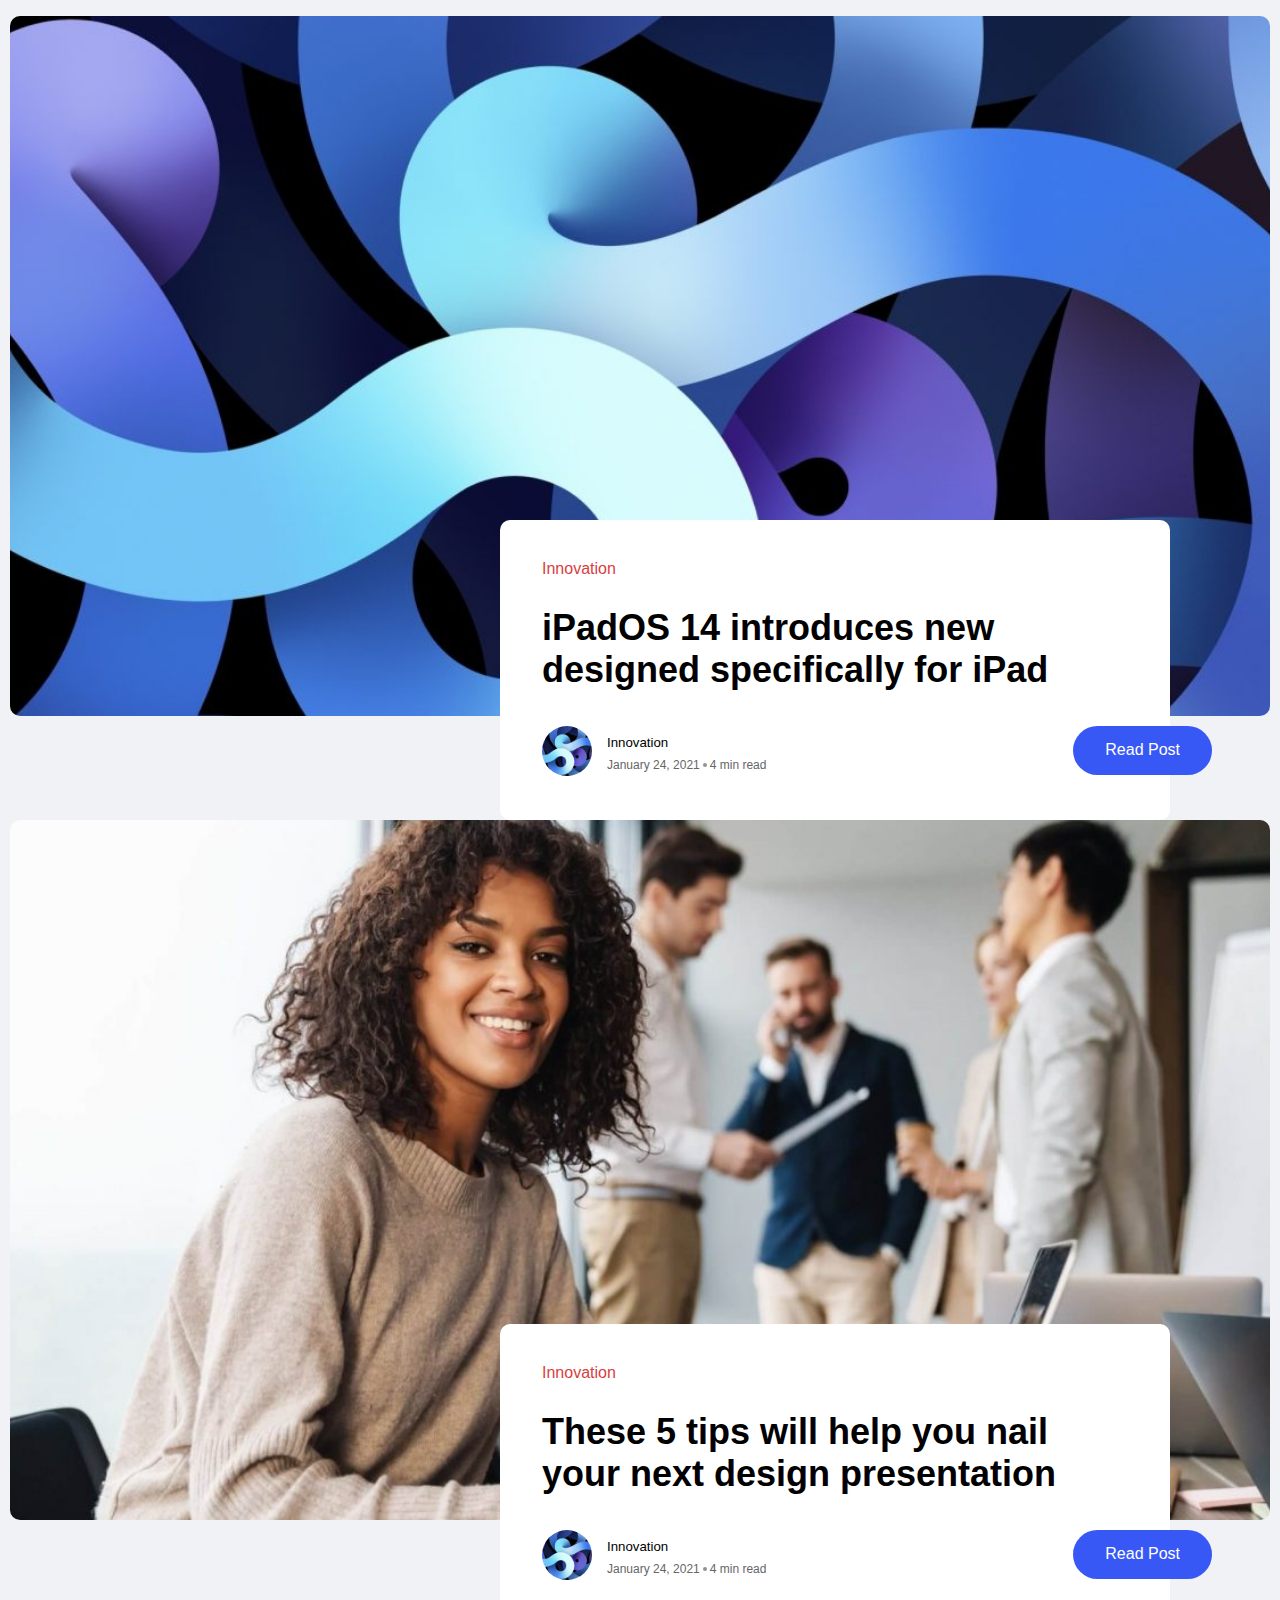
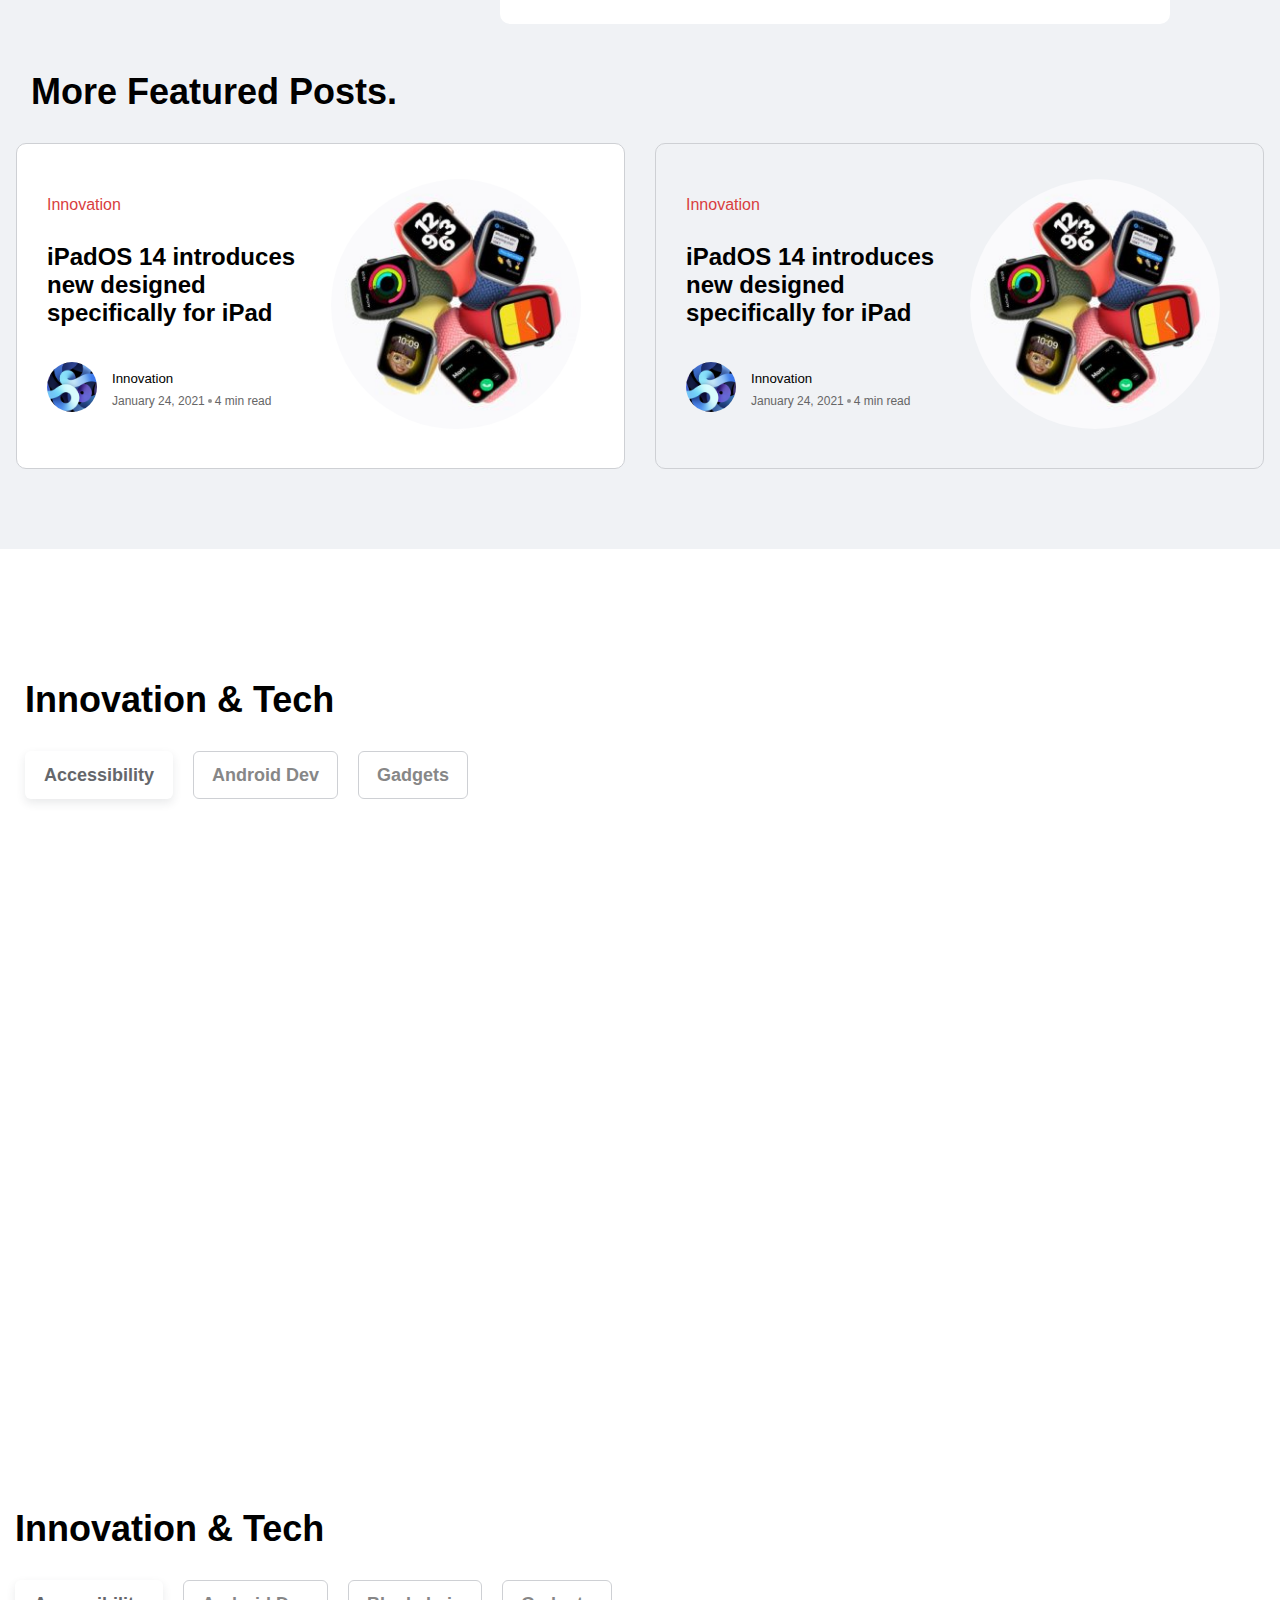
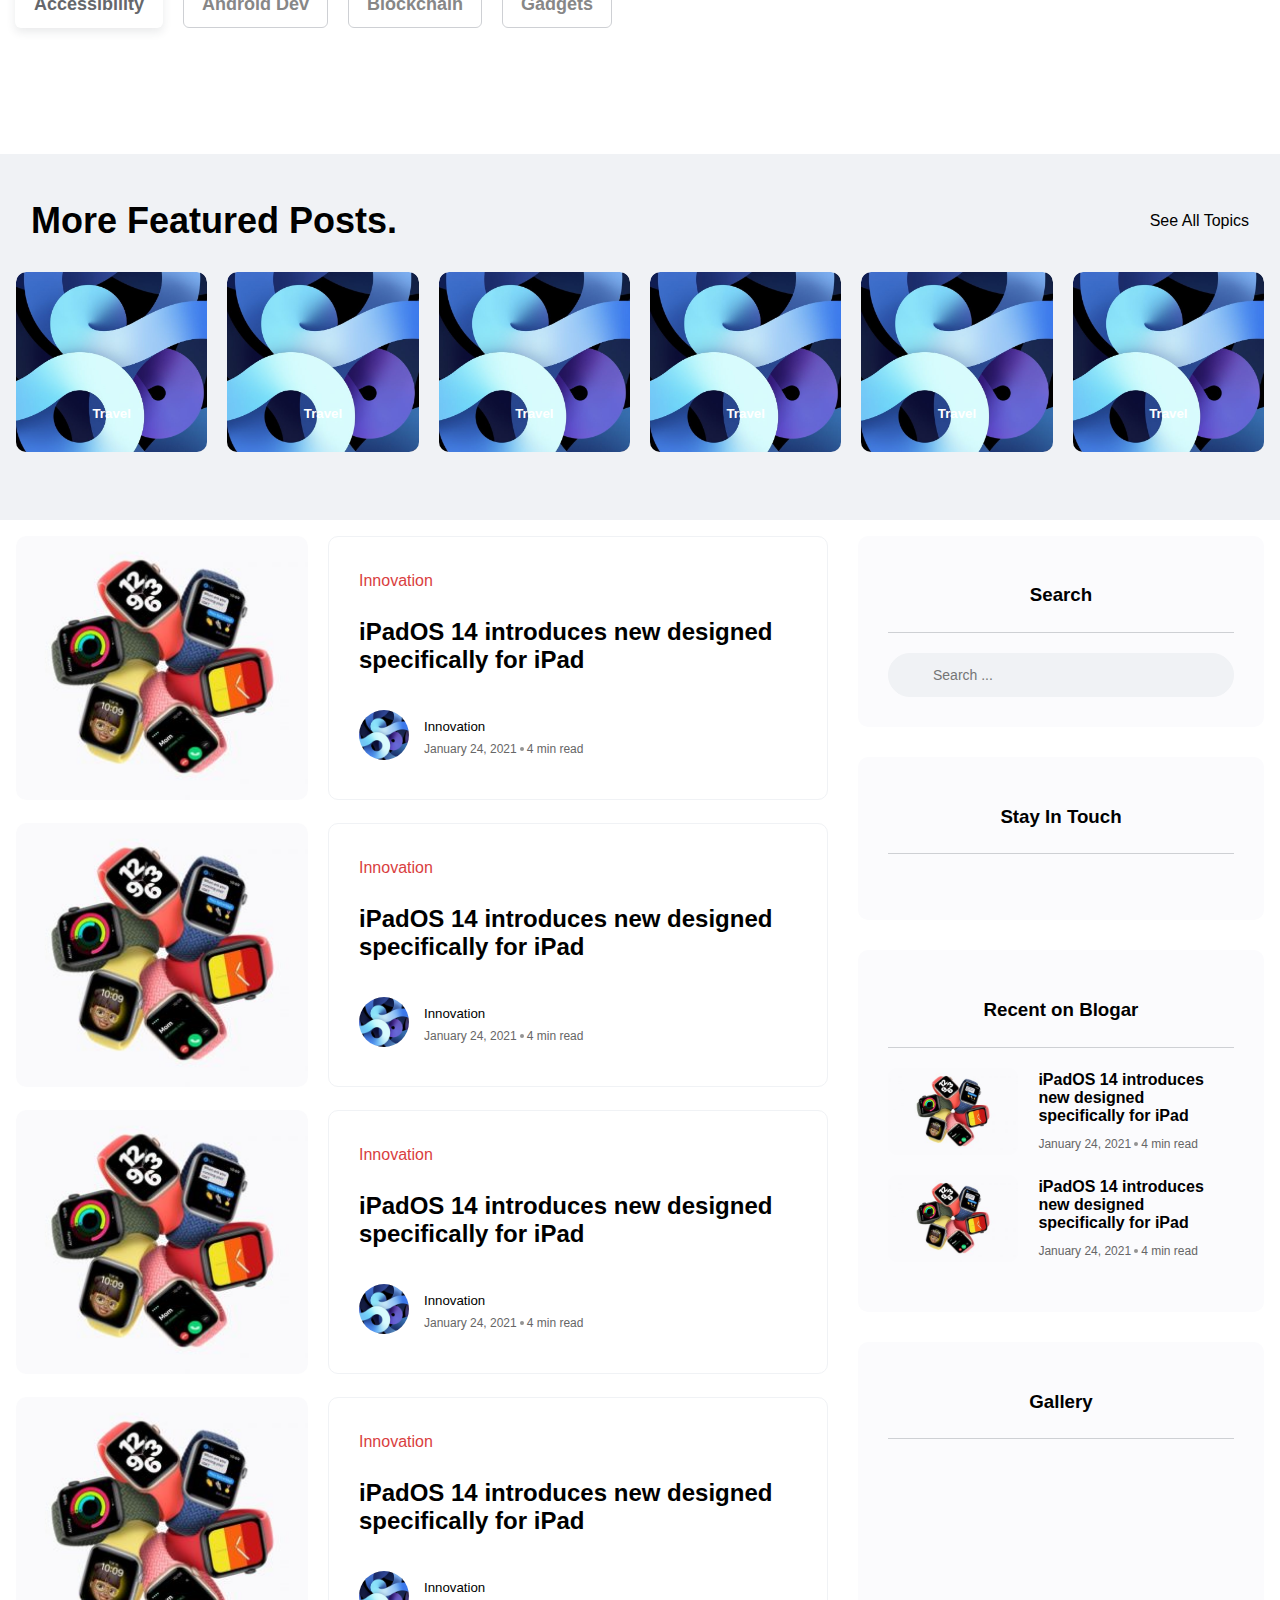
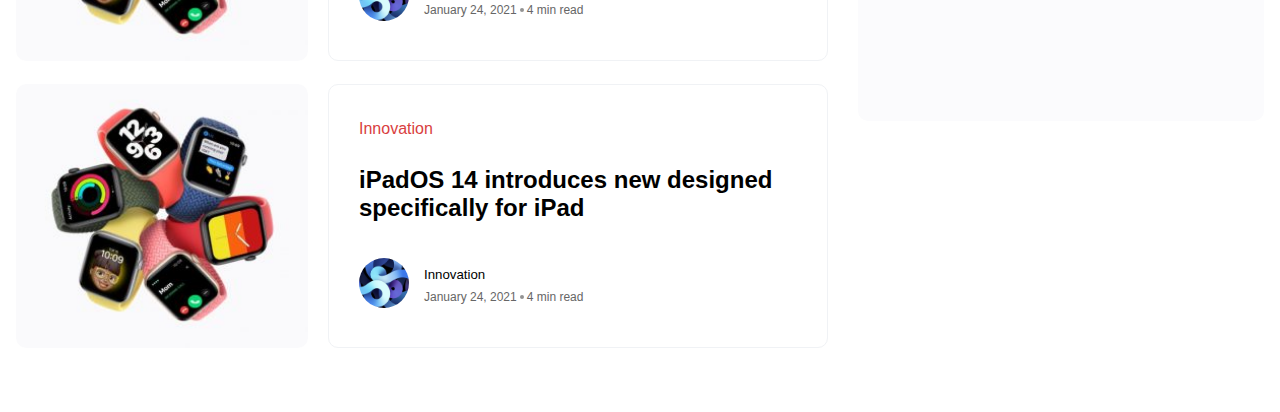
==== instantblog_local_html/index.html @ f9e754a8 "add updated section files" ====
<!DOCTYPE html>
<html lang="en">
<head>
    <meta charset="UTF-8">
    <meta http-equiv="X-UA-Compatible" content="IE=edge">
    <meta name="viewport" content="width=device-width, initial-scale=1.0">
    <title>Document</title>
    <link rel="stylesheet" type="text/css" href="assets/css/slick.css"/>
    <link rel="stylesheet" type="text/css" href="assets/css/slick-theme.css"/>
    <link rel="stylesheet" href="assets/css/style.css">
    <script
  src="https://code.jquery.com/jquery-3.6.0.js"
  integrity="sha256-H+K7U5CnXl1h5ywQfKtSj8PCmoN9aaq30gDh27Xc0jk="
  crossorigin="anonymous"></script>
  <link rel="stylesheet" href="https://cdnjs.cloudflare.com/ajax/libs/font-awesome/6.1.1/css/all.min.css" integrity="sha512-KfkfwYDsLkIlwQp6LFnl8zNdLGxu9YAA1QvwINks4PhcElQSvqcyVLLD9aMhXd13uQjoXtEKNosOWaZqXgel0g==" crossorigin="anonymous" referrerpolicy="no-referrer" />
</head>
<body>

    <!-- banner slider -->
    <section class="banner--slider-section">
        <div class="main--container">
            <div class="banner--slider--wrapper">
                <div class="banner--slider">
                    <div class="slider--content--wrapper">
                        <div class="slider--content--inner">
                            <div class="slider--thumbnail">
                                <a href="#">
                                    <img src="assets/Images/banner--slider-img.jpg" alt="">
                                </a>
                            </div>
                            <div class="slider--content">
                                <div class="post-cat-list">
                                    <a class="hover-flip-item-wrapper" href="#" tabindex="0">
                                    <span class="hover-flip-item"><span data-hover="Innovation">Innovation</span></span>
                                    </a>  
                                </div>
                                <div class="slider--main--title">
                                    <h4>
                                        <a href="#" tabindex="0">iPadOS 14 introduces new designed specifically for iPad</a>
                                    </h4>
                                </div>
                                <div class="tab--hover--meta">
                                    <div class="post--meta--data">
                                        <div class="post--meta--avtaar">
                                            <img src="assets/Images/hover--img2.jpg" alt="">
                                        </div>
                                        <div class="post--meta--content">
                                            <h5 class="post--meta--author">
                                                <div class="post-cat-list">
                                                    <a class="hover-flip-item-wrapper" href="#" tabindex="0">
                                                    <span class="hover-flip-item"><span data-hover="Innovation">Innovation</span></span>
                                                    </a>                 
                                                </div>
                                            </h5>
                                            <ul class="post--meta--list">
                                                <li class="post--meta--date">January 24, 2021</li>
                                                <li class="post--meta--time">4 min read</li>
                                            </ul>
                                        </div>
                                    </div>
                                    <div class="social--data">
                                        <ul>
                                            <li><a href="#"><i class="fa-brands fa-facebook-f"></i></a></li>
                                            <li><a href="#"><i class="fa-brands fa-linkedin-in"></i></a></li>
                                            <li><a href="#"><i class="fa-brands fa-twitter"></i></a></li>
                                            <li><a href="#"><i class="fa-solid fa-link"></i></a></li>
                                        </ul>
                                    </div>
                                    <div class="read--post--btn">
                                        <a href="#">
                                            <span class="hover-flip-item"><span data-hover="Read Post">Read Post</span></span>
                                        </a>
                                    </div>
                                </div>
                            </div>
                        </div>
                    </div>
                    <div class="slider--content--wrapper">
                        <div class="slider--content--inner">
                            <div class="slider--thumbnail">
                                <a href="#">
                                    <img src="assets/Images/banner--slider-img2.jpg" alt="">
                                </a>
                            </div>
                            <div class="slider--content">
                                <div class="post-cat-list">
                                    <a class="hover-flip-item-wrapper" href="#" tabindex="0">
                                    <span class="hover-flip-item"><span data-hover="Innovation">Innovation</span></span>
                                    </a>  
                                </div>
                                <div class="slider--main--title">
                                    <h4>
                                        <a href="#" tabindex="0">These 5 tips will help you nail your next design presentation </a>
                                    </h4>
                                </div>
                                <div class="tab--hover--meta">
                                    <div class="post--meta--data">
                                        <div class="post--meta--avtaar">
                                            <img src="assets/Images/hover--img2.jpg" alt="">
                                        </div>
                                        <div class="post--meta--content">
                                            <h5 class="post--meta--author">
                                                <div class="post-cat-list">
                                                    <a class="hover-flip-item-wrapper" href="#" tabindex="0">
                                                    <span class="hover-flip-item"><span data-hover="Innovation">Innovation</span></span>
                                                    </a>                 
                                                </div>
                                            </h5>
                                            <ul class="post--meta--list">
                                                <li class="post--meta--date">January 24, 2021</li>
                                                <li class="post--meta--time">4 min read</li>
                                            </ul>
                                        </div>
                                    </div>
                                    <div class="social--data">
                                        <ul>
                                            <li><a href="#"><i class="fa-brands fa-facebook-f"></i></a></li>
                                            <li><a href="#"><i class="fa-brands fa-linkedin-in"></i></a></li>
                                            <li><a href="#"><i class="fa-brands fa-twitter"></i></a></li>
                                            <li><a href="#"><i class="fa-solid fa-link"></i></a></li>
                                        </ul>
                                    </div>
                                    <div class="read--post--btn">
                                        <a href="#">
                                            <span class="hover-flip-item"><span data-hover="Read Post">Read Post</span></span>
                                        </a>
                                    </div>
                                </div>
                            </div>
                        </div>
                    </div>
                </div>
            </div>
        </div>
    </section>
    <!-- banner slider end -->

    <!-- Featured post -->

    <section class="featured_post banner--slider-section">
        <div class="main--container">
            <div class="main--title">
                <h2>More Featured Posts.</h2>
            </div>
            <div class="featured_post_wrapper">
                <div class="post_col active">
                                <div class="slider--content--inner">
                                <div class="ctnt-col">
                                <div class="slider--content">
                                <div class="post-cat-list">
                                <a class="hover-flip-item-wrapper" href="#" tabindex="0">
                                <span class="hover-flip-item"><span data-hover="Innovation">Innovation</span></span>
                                </a>  
                                </div>
                                <div class="slider--main--title">
                                <h4>
                                <a href="#" tabindex="0">iPadOS 14 introduces new designed specifically for iPad</a>
                                </h4>
                                </div>
                                <div class="tab--hover--meta">
                                <div class="post--meta--data">
                                <div class="post--meta--avtaar">
                                <img src="assets/Images/hover--img2.jpg" alt="">
                                </div>
                                <div class="post--meta--content">
                                <h5 class="post--meta--author">
                                <div class="post-cat-list">
                                <a class="hover-flip-item-wrapper" href="#" tabindex="0">
                                <span class="hover-flip-item"><span data-hover="Innovation">Innovation</span></span>
                                </a>                 
                                </div>
                                </h5>
                                <ul class="post--meta--list">
                                <li class="post--meta--date">January 24, 2021</li>
                                <li class="post--meta--time">4 min read</li>
                                </ul>
                                </div>
                                </div>
                                </div>
                                </div>
                                </div>
                                <div class="img-col">
                                    <a href="#" tabindex="0">
                                        <img src="assets/Images/post-column-01-390x260.jpg" alt="">
                                    </a>

                                </div>


                                </div>

                </div>
                <div class="post_col">
                    <div class="slider--content--inner">
                        <div class="ctnt-col">
                        <div class="slider--content">
                        <div class="post-cat-list">
                        <a class="hover-flip-item-wrapper" href="#" tabindex="0">
                        <span class="hover-flip-item"><span data-hover="Innovation">Innovation</span></span>
                        </a>  
                        </div>
                        <div class="slider--main--title">
                        <h4>
                        <a href="#" tabindex="0">iPadOS 14 introduces new designed specifically for iPad</a>
                        </h4>
                        </div>
                        <div class="tab--hover--meta">
                        <div class="post--meta--data">
                        <div class="post--meta--avtaar">
                        <img src="assets/Images/hover--img2.jpg" alt="">
                        </div>
                        <div class="post--meta--content">
                        <h5 class="post--meta--author">
                        <div class="post-cat-list">
                        <a class="hover-flip-item-wrapper" href="#" tabindex="0">
                        <span class="hover-flip-item"><span data-hover="Innovation">Innovation</span></span>
                        </a>                 
                        </div>
                        </h5>
                        <ul class="post--meta--list">
                        <li class="post--meta--date">January 24, 2021</li>
                        <li class="post--meta--time">4 min read</li>
                        </ul>
                        </div>
                        </div>
                        </div>
                        </div>
                        </div>
                        <div class="img-col">
                            <a href="#" tabindex="0">
                                <img src="assets/Images/post-column-01-390x260.jpg" alt="">
                            </a>

                        </div>


                        </div>




                </div>

            </div>
        </div>
    </section>

     <!-- Featured post end -->



 <!-- tab Section -->
    <section class="tab--slider">
        <div class="main--container">
            <div class="main--title">
                <h2>Innovation & Tech</h2>
            </div>

            <div class="tab--wrapper">
                <div class="tab--titles tab--slider-tab">
                    <ul>
                        <li><a data-tag="tab1" class="active--tab" href="#">Accessibility</a></li>
                        <li><a data-tag="tab2" href="#">Android Dev</a> </li>
                        <li><a data-tag="tab3" href="#">Gadgets</a></li>
                    </ul>
                </div>
                <div class="tab--slider--content">
                    <div class="tab--slider--inner">
                        <div id="tab1" class="tab--slider-tabs">
                            <div class="tab---sliders">
                                
                                <div class="slider--content--wrapper">
                                    <div class="slider-contant--main">
                                        <div class="slider-contant">
                                            <div class="slider-animate-title">
                                                <div class="post-cat-list">
                                                    <a class="hover-flip-item-wrapper" href="#" tabindex="0">
                                                    <span class="hover-flip-item"><span data-hover="Innovation">Innovation</span></span>
                                                    </a>                 
                                                </div>
                                            </div>
                                            <div class="slider--main--title">
                                                <h4>
                                                    <a href="#">Lightweight, grippable, and ready to go.</a>
                                                </h4>
                                            </div>
                                        </div>
                                        <div class="slider--img">
                                            <a href="#">
                                                <img src="assets/Images/post-column-01-390x260.jpg" alt="">
                                            </a>
                                        </div>
                                    </div>
                                </div>
                                <div class="slider--content--wrapper">
                                    <div class="slider-contant--main">
                                        <div class="slider-contant">
                                            <div class="slider-animate-title">
                                                <div class="post-cat-list">
                                                    <a class="hover-flip-item-wrapper" href="#" tabindex="0">
                                                    <span class="hover-flip-item"><span data-hover="Innovation">Innovation</span></span>
                                                    </a>                 
                                                </div>
                                            </div>
                                            <div class="slider--main--title">
                                                <h4>
                                                    <a href="#">Lightweight, grippable, and ready to go.</a>
                                                </h4>
                                            </div>
                                        </div>
                                        <div class="slider--img">
                                            <a href="#">
                                                <img src="assets/Images/post-column-01-390x260.jpg" alt="">
                                            </a>
                                        </div>
                                    </div>
                                </div>
                                <div class="slider--content--wrapper">
                                    <div class="slider-contant--main">
                                        <div class="slider-contant">
                                            <div class="slider-animate-title">
                                                <div class="post-cat-list">
                                                    <a class="hover-flip-item-wrapper" href="#" tabindex="0">
                                                    <span class="hover-flip-item"><span data-hover="Innovation">Innovation</span></span>
                                                    </a>                 
                                                </div>
                                            </div>
                                            <div class="slider--main--title">
                                                <h4>
                                                    <a href="#">Lightweight, grippable, and ready to go.</a>
                                                </h4>
                                            </div>
                                        </div>
                                        <div class="slider--img">
                                            <a href="#">
                                                <img src="assets/Images/post-column-01-390x260.jpg" alt="">
                                            </a>
                                        </div>
                                    </div>
                                </div>
                                <div class="slider--content--wrapper">
                                    <div class="slider-contant--main">
                                        <div class="slider-contant">
                                            <div class="slider-animate-title">
                                                <div class="post-cat-list">
                                                    <a class="hover-flip-item-wrapper" href="#" tabindex="0">
                                                    <span class="hover-flip-item"><span data-hover="Innovation">Innovation</span></span>
                                                    </a>                 
                                                </div>
                                            </div>
                                            <div class="slider--main--title">
                                                <h4>
                                                    <a href="#">Lightweight, grippable, and ready to go.</a>
                                                </h4>
                                            </div>
                                        </div>
                                        <div class="slider--img">
                                            <a href="#">
                                                <img src="assets/Images/post-column-01-390x260.jpg" alt="">
                                            </a>
                                        </div>
                                    </div>
                                </div>
                                
                                
                              </div>
                        </div>
                        <div id="tab2" class="tab--slider-tabs">
                            <div class="tab---sliders2">
                                
                                <div class="slider--content--wrapper">
                                    <div class="slider-contant--main">
                                        <div class="slider-contant">
                                            <div class="slider-animate-title">
                                                <div class="post-cat-list">
                                                    <a class="hover-flip-item-wrapper" href="#" tabindex="0">
                                                    <span class="hover-flip-item"><span data-hover="Innovation">Innovation</span></span>
                                                    </a>                 
                                                </div>
                                            </div>
                                            <div class="slider--main--title">
                                                <h4>
                                                    <a href="#">Lightweight, grippable, and ready to go.</a>
                                                </h4>
                                            </div>
                                        </div>
                                        <div class="slider--img">
                                            <a href="#">
                                                <img src="assets/Images/post-column-01-390x260.jpg" alt="">
                                            </a>
                                        </div>
                                    </div>
                                </div>
                                <div class="slider--content--wrapper">
                                    <div class="slider-contant--main">
                                        <div class="slider-contant">
                                            <div class="slider-animate-title">
                                                <div class="post-cat-list">
                                                    <a class="hover-flip-item-wrapper" href="#" tabindex="0">
                                                    <span class="hover-flip-item"><span data-hover="Innovation">Innovation</span></span>
                                                    </a>                 
                                                </div>
                                            </div>
                                            <div class="slider--main--title">
                                                <h4>
                                                    <a href="#">Lightweight, grippable, and ready to go.</a>
                                                </h4>
                                            </div>
                                        </div>
                                        <div class="slider--img">
                                            <a href="#">
                                                <img src="assets/Images/post-column-01-390x260.jpg" alt="">
                                            </a>
                                        </div>
                                    </div>
                                </div>
                                <div class="slider--content--wrapper">
                                    <div class="slider-contant--main">
                                        <div class="slider-contant">
                                            <div class="slider-animate-title">
                                                <div class="post-cat-list">
                                                    <a class="hover-flip-item-wrapper" href="#" tabindex="0">
                                                    <span class="hover-flip-item"><span data-hover="Innovation">Innovation</span></span>
                                                    </a>                 
                                                </div>
                                            </div>
                                            <div class="slider--main--title">
                                                <h4>
                                                    <a href="#">Lightweight, grippable, and ready to go.</a>
                                                </h4>
                                            </div>
                                        </div>
                                        <div class="slider--img">
                                            <a href="#">
                                                <img src="assets/Images/post-column-01-390x260.jpg" alt="">
                                            </a>
                                        </div>
                                    </div>
                                </div>
                                <div class="slider--content--wrapper">
                                    <div class="slider-contant--main">
                                        <div class="slider-contant">
                                            <div class="slider-animate-title">
                                                <div class="post-cat-list">
                                                    <a class="hover-flip-item-wrapper" href="#" tabindex="0">
                                                    <span class="hover-flip-item"><span data-hover="Innovation">Innovation</span></span>
                                                    </a>                 
                                                </div>
                                            </div>
                                            <div class="slider--main--title">
                                                <h4>
                                                    <a href="#">Lightweight, grippable, and ready to go.</a>
                                                </h4>
                                            </div>
                                        </div>
                                        <div class="slider--img">
                                            <a href="#">
                                                <img src="assets/Images/post-column-01-390x260.jpg" alt="">
                                            </a>
                                        </div>
                                    </div>
                                </div>
                                
                                
                              </div>
                        </div>
                        <div id="tab3" class="tab--slider-tabs">
                            <div class="tab---sliders3">
                                
                                <div class="slider--content--wrapper">
                                    <div class="slider-contant--main">
                                        <div class="slider-contant">
                                            <div class="slider-animate-title">
                                                <div class="post-cat-list">
                                                    <a class="hover-flip-item-wrapper" href="#" tabindex="0">
                                                    <span class="hover-flip-item"><span data-hover="Innovation">Innovation</span></span>
                                                    </a>                 
                                                </div>
                                            </div>
                                            <div class="slider--main--title">
                                                <h4>
                                                    <a href="#">Lightweight, grippable, and ready to go.</a>
                                                </h4>
                                            </div>
                                        </div>
                                        <div class="slider--img">
                                            <a href="#">
                                                <img src="assets/Images/post-column-01-390x260.jpg" alt="">
                                            </a>
                                        </div>
                                    </div>
                                </div>
                                <div class="slider--content--wrapper">
                                    <div class="slider-contant--main">
                                        <div class="slider-contant">
                                            <div class="slider-animate-title">
                                                <div class="post-cat-list">
                                                    <a class="hover-flip-item-wrapper" href="#" tabindex="0">
                                                    <span class="hover-flip-item"><span data-hover="Innovation">Innovation</span></span>
                                                    </a>                 
                                                </div>
                                            </div>
                                            <div class="slider--main--title">
                                                <h4>
                                                    <a href="#">Lightweight, grippable, and ready to go.</a>
                                                </h4>
                                            </div>
                                        </div>
                                        <div class="slider--img">
                                            <a href="#">
                                                <img src="assets/Images/post-column-01-390x260.jpg" alt="">
                                            </a>
                                        </div>
                                    </div>
                                </div>
                                <div class="slider--content--wrapper">
                                    <div class="slider-contant--main">
                                        <div class="slider-contant">
                                            <div class="slider-animate-title">
                                                <div class="post-cat-list">
                                                    <a class="hover-flip-item-wrapper" href="#" tabindex="0">
                                                    <span class="hover-flip-item"><span data-hover="Innovation">Innovation</span></span>
                                                    </a>                 
                                                </div>
                                            </div>
                                            <div class="slider--main--title">
                                                <h4>
                                                    <a href="#">Lightweight, grippable, and ready to go.</a>
                                                </h4>
                                            </div>
                                        </div>
                                        <div class="slider--img">
                                            <a href="#">
                                                <img src="assets/Images/post-column-01-390x260.jpg" alt="">
                                            </a>
                                        </div>
                                    </div>
                                </div>
                                <div class="slider--content--wrapper">
                                    <div class="slider-contant--main">
                                        <div class="slider-contant">
                                            <div class="slider-animate-title">
                                                <div class="post-cat-list">
                                                    <a class="hover-flip-item-wrapper" href="#" tabindex="0">
                                                    <span class="hover-flip-item"><span data-hover="Innovation">Innovation</span></span>
                                                    </a>                 
                                                </div>
                                            </div>
                                            <div class="slider--main--title">
                                                <h4>
                                                    <a href="#">Lightweight, grippable, and ready to go.</a>
                                                </h4>
                                            </div>
                                        </div>
                                        <div class="slider--img">
                                            <a href="#">
                                                <img src="assets/Images/post-column-01-390x260.jpg" alt="">
                                            </a>
                                        </div>
                                    </div>
                                </div>
                                
                                
                              </div>
                        </div>
                    </div>
                </div>
            </div>
        </div>
    </section>


    <!-- hover img section -->
    <section class="most--populer">
        <div class="main--container">
            <div class="main--title">
                <h2>Innovation & Tech</h2>
            </div>

            <div class="tab--wrapper">
                <div class="tab--titles tab--hover---title">
                    <ul>
                        <li><a data-tag="tab4" class="active--tab" href="#">Accessibility</a></li>
                        <li><a data-tag="tab5" href="#">Android Dev</a> </li>
                        <li><a data-tag="tab6" href="#">Blockchain</a></li>
                        <li><a data-tag="tab7" href="#">Gadgets</a></li>
                    </ul>
                </div>
                <div class="tab--slider--content">
                    <div class="tab--slider--inner">
                        <div id="tab4" class="tab--hover-section">
                            <div class="tab--hover--wrapper">
                                <div class="tab--hover--inner">
                                    <div class="order--list">
                                        <span>01</span>
                                    </div>
                                    <div class="tab--hover--data">
                                        <div class="post-cat-list">
                                            <a class="hover-flip-item-wrapper" href="#" tabindex="0">
                                            <span class="hover-flip-item"><span data-hover="Innovation">Innovation</span></span>
                                            </a>  
                                            <span>,</span>               
                                            <a class="hover-flip-item-wrapper" href="#" tabindex="0">
                                            <span class="hover-flip-item"><span data-hover="Innovation">Innovation</span></span>
                                            </a>                 
                                        </div>
                                        <h3><a href="#">Lightweight, grippable, and ready to go.</a></h3>
                                        <div class="tab--hover--meta">
                                            <div class="post--meta--data">
                                                <h5 class="post--meta--author">
                                                    <div class="post-cat-list">
                                                        <a class="hover-flip-item-wrapper" href="#" tabindex="0">
                                                        <span class="hover-flip-item"><span data-hover="Innovation">Innovation</span></span>
                                                        </a>                 
                                                                       
                                                    </div>
                                                </h5>
                                                <ul class="post--meta--list">
                                                    <li class="post--meta--date">January 24, 2021</li>
                                                    <li class="post--meta--time">4 min read</li>
                                                </ul>
                                            </div>
                                            <div class="social--data">
                                                <ul>
                                                    <li><a href="#"><i class="fa-brands fa-facebook-f"></i></a></li>
                                                    <li><a href="#"><i class="fa-brands fa-linkedin-in"></i></a></li>
                                                    <li><a href="#"><i class="fa-brands fa-twitter"></i></a></li>
                                                    <li><a href="#"><i class="fa-solid fa-link"></i></a></li>
                                                </ul>
                                            </div>
                                        </div>

                                    </div>
                                </div>
                                <div class="tab--hover-thumbnil">
                                    <a href="#">
                                        <img src="assets/Images/hover--img1.jpg" alt="">
                                    </a>
                                </div>
                            </div>
                            <div class="tab--hover--wrapper">
                                <div class="tab--hover--inner">
                                    <div class="order--list">
                                        <span>02</span>
                                    </div>
                                    <div class="tab--hover--data">
                                        <div class="post-cat-list">
                                            <a class="hover-flip-item-wrapper" href="#" tabindex="0">
                                            <span class="hover-flip-item"><span data-hover="Innovation">Innovation</span></span>
                                            </a>  
                                            <span>,</span>               
                                            <a class="hover-flip-item-wrapper" href="#" tabindex="0">
                                            <span class="hover-flip-item"><span data-hover="Innovation">Innovation</span></span>
                                            </a>                 
                                        </div>
                                        <h3><a href="#">Lightweight, grippable, and ready to go.</a></h3>
                                        <div class="tab--hover--meta">
                                            <div class="post--meta--data">
                                                <h5 class="post--meta--author">
                                                    <div class="post-cat-list">
                                                        <a class="hover-flip-item-wrapper" href="#" tabindex="0">
                                                        <span class="hover-flip-item"><span data-hover="Innovation">Innovation</span></span>
                                                        </a>                 
                                                                       
                                                    </div>
                                                </h5>
                                                <ul class="post--meta--list">
                                                    <li class="post--meta--date">January 24, 2021</li>
                                                    <li class="post--meta--time">4 min read</li>
                                                </ul>
                                            </div>
                                            <div class="social--data">
                                                <ul>
                                                    <li><a href="#"><i class="fa-brands fa-facebook-f"></i></a></li>
                                                    <li><a href="#"><i class="fa-brands fa-linkedin-in"></i></a></li>
                                                    <li><a href="#"><i class="fa-brands fa-twitter"></i></a></li>
                                                    <li><a href="#"><i class="fa-solid fa-link"></i></a></li>
                                                </ul>
                                            </div>
                                        </div>

                                    </div>
                                </div>
                                <div class="tab--hover-thumbnil">
                                    <a href="#">
                                        <img src="assets/Images/hover--img2.jpg" alt="">
                                    </a>
                                </div>
                            </div>
                            <div class="tab--hover--wrapper">
                                <div class="tab--hover--inner">
                                    <div class="order--list">
                                        <span>03</span>
                                    </div>
                                    <div class="tab--hover--data">
                                        <div class="post-cat-list">
                                            <a class="hover-flip-item-wrapper" href="#" tabindex="0">
                                            <span class="hover-flip-item"><span data-hover="Innovation">Innovation</span></span>
                                            </a>  
                                            <span>,</span>               
                                            <a class="hover-flip-item-wrapper" href="#" tabindex="0">
                                            <span class="hover-flip-item"><span data-hover="Innovation">Innovation</span></span>
                                            </a>                 
                                        </div>
                                        <h3><a href="#">Lightweight, grippable, and ready to go.</a></h3>
                                        <div class="tab--hover--meta">
                                            <div class="post--meta--data">
                                                <h5 class="post--meta--author">
                                                    <div class="post-cat-list">
                                                        <a class="hover-flip-item-wrapper" href="#" tabindex="0">
                                                        <span class="hover-flip-item"><span data-hover="Innovation">Innovation</span></span>
                                                        </a>                 
                                                                       
                                                    </div>
                                                </h5>
                                                <ul class="post--meta--list">
                                                    <li class="post--meta--date">January 24, 2021</li>
                                                    <li class="post--meta--time">4 min read</li>
                                                </ul>
                                            </div>
                                            <div class="social--data">
                                                <ul>
                                                    <li><a href="#"><i class="fa-brands fa-facebook-f"></i></a></li>
                                                    <li><a href="#"><i class="fa-brands fa-linkedin-in"></i></a></li>
                                                    <li><a href="#"><i class="fa-brands fa-twitter"></i></a></li>
                                                    <li><a href="#"><i class="fa-solid fa-link"></i></a></li>
                                                </ul>
                                            </div>
                                        </div>

                                    </div>
                                </div>
                                <div class="tab--hover-thumbnil">
                                    <a href="#">
                                        <img src="assets/Images/hover--img3.jpg" alt="">
                                    </a>
                                </div>
                            </div>
                            <div class="tab--hover--wrapper">
                                <div class="tab--hover--inner">
                                    <div class="order--list">
                                        <span>04</span>
                                    </div>
                                    <div class="tab--hover--data">
                                        <div class="post-cat-list">
                                            <a class="hover-flip-item-wrapper" href="#" tabindex="0">
                                            <span class="hover-flip-item"><span data-hover="Innovation">Innovation</span></span>
                                            </a>  
                                            <span>,</span>               
                                            <a class="hover-flip-item-wrapper" href="#" tabindex="0">
                                            <span class="hover-flip-item"><span data-hover="Innovation">Innovation</span></span>
                                            </a>                 
                                        </div>
                                        <h3><a href="#">Lightweight, grippable, and ready to go.</a></h3>
                                        <div class="tab--hover--meta">
                                            <div class="post--meta--data">
                                                <h5 class="post--meta--author">
                                                    <div class="post-cat-list">
                                                        <a class="hover-flip-item-wrapper" href="#" tabindex="0">
                                                        <span class="hover-flip-item"><span data-hover="Innovation">Innovation</span></span>
                                                        </a>                 
                                                                       
                                                    </div>
                                                </h5>
                                                <ul class="post--meta--list">
                                                    <li class="post--meta--date">January 24, 2021</li>
                                                    <li class="post--meta--time">4 min read</li>
                                                </ul>
                                            </div>
                                            <div class="social--data">
                                                <ul>
                                                    <li><a href="#"><i class="fa-brands fa-facebook-f"></i></a></li>
                                                    <li><a href="#"><i class="fa-brands fa-linkedin-in"></i></a></li>
                                                    <li><a href="#"><i class="fa-brands fa-twitter"></i></a></li>
                                                    <li><a href="#"><i class="fa-solid fa-link"></i></a></li>
                                                </ul>
                                            </div>
                                        </div>

                                    </div>
                                </div>
                                <div class="tab--hover-thumbnil">
                                    <a href="#">
                                        <img src="assets/Images/hover--img4.jpg" alt="">
                                    </a>
                                </div>
                            </div>
                        </div>
                        <div id="tab5" class="tab--hover-section">
                            <div class="tab--hover--wrapper">
                                <div class="tab--hover--inner">
                                    <div class="order--list">
                                        <span>01</span>
                                    </div>
                                    <div class="tab--hover--data">
                                        <div class="post-cat-list">
                                            <a class="hover-flip-item-wrapper" href="#" tabindex="0">
                                            <span class="hover-flip-item"><span data-hover="Innovation">Innovation</span></span>
                                            </a>  
                                            <span>,</span>               
                                            <a class="hover-flip-item-wrapper" href="#" tabindex="0">
                                            <span class="hover-flip-item"><span data-hover="Innovation">Innovation</span></span>
                                            </a>                 
                                        </div>
                                        <h3><a href="#">Lightweight, grippable, and ready to go.</a></h3>
                                        <div class="tab--hover--meta">
                                            <div class="post--meta--data">
                                                <h5 class="post--meta--author">
                                                    <div class="post-cat-list">
                                                        <a class="hover-flip-item-wrapper" href="#" tabindex="0">
                                                        <span class="hover-flip-item"><span data-hover="Innovation">Innovation</span></span>
                                                        </a>                 
                                                                       
                                                    </div>
                                                </h5>
                                                <ul class="post--meta--list">
                                                    <li class="post--meta--date">January 24, 2021</li>
                                                    <li class="post--meta--time">4 min read</li>
                                                </ul>
                                            </div>
                                            <div class="social--data">
                                                <ul>
                                                    <li><a href="#"><i class="fa-brands fa-facebook-f"></i></a></li>
                                                    <li><a href="#"><i class="fa-brands fa-linkedin-in"></i></a></li>
                                                    <li><a href="#"><i class="fa-brands fa-twitter"></i></a></li>
                                                    <li><a href="#"><i class="fa-solid fa-link"></i></a></li>
                                                </ul>
                                            </div>
                                        </div>

                                    </div>
                                </div>
                                <div class="tab--hover-thumbnil">
                                    <a href="#">
                                        <img src="assets/Images/hover--img1.jpg" alt="">
                                    </a>
                                </div>
                            </div>
                            <div class="tab--hover--wrapper">
                                <div class="tab--hover--inner">
                                    <div class="order--list">
                                        <span>02</span>
                                    </div>
                                    <div class="tab--hover--data">
                                        <div class="post-cat-list">
                                            <a class="hover-flip-item-wrapper" href="#" tabindex="0">
                                            <span class="hover-flip-item"><span data-hover="Innovation">Innovation</span></span>
                                            </a>  
                                            <span>,</span>               
                                            <a class="hover-flip-item-wrapper" href="#" tabindex="0">
                                            <span class="hover-flip-item"><span data-hover="Innovation">Innovation</span></span>
                                            </a>                 
                                        </div>
                                        <h3><a href="#">Lightweight, grippable, and ready to go.</a></h3>
                                        <div class="tab--hover--meta">
                                            <div class="post--meta--data">
                                                <h5 class="post--meta--author">
                                                    <div class="post-cat-list">
                                                        <a class="hover-flip-item-wrapper" href="#" tabindex="0">
                                                        <span class="hover-flip-item"><span data-hover="Innovation">Innovation</span></span>
                                                        </a>                 
                                                                       
                                                    </div>
                                                </h5>
                                                <ul class="post--meta--list">
                                                    <li class="post--meta--date">January 24, 2021</li>
                                                    <li class="post--meta--time">4 min read</li>
                                                </ul>
                                            </div>
                                            <div class="social--data">
                                                <ul>
                                                    <li><a href="#"><i class="fa-brands fa-facebook-f"></i></a></li>
                                                    <li><a href="#"><i class="fa-brands fa-linkedin-in"></i></a></li>
                                                    <li><a href="#"><i class="fa-brands fa-twitter"></i></a></li>
                                                    <li><a href="#"><i class="fa-solid fa-link"></i></a></li>
                                                </ul>
                                            </div>
                                        </div>

                                    </div>
                                </div>
                                <div class="tab--hover-thumbnil">
                                    <a href="#">
                                        <img src="assets/Images/hover--img2.jpg" alt="">
                                    </a>
                                </div>
                            </div>
                            <div class="tab--hover--wrapper">
                                <div class="tab--hover--inner">
                                    <div class="order--list">
                                        <span>03</span>
                                    </div>
                                    <div class="tab--hover--data">
                                        <div class="post-cat-list">
                                            <a class="hover-flip-item-wrapper" href="#" tabindex="0">
                                            <span class="hover-flip-item"><span data-hover="Innovation">Innovation</span></span>
                                            </a>  
                                            <span>,</span>               
                                            <a class="hover-flip-item-wrapper" href="#" tabindex="0">
                                            <span class="hover-flip-item"><span data-hover="Innovation">Innovation</span></span>
                                            </a>                 
                                        </div>
                                        <h3><a href="#">Lightweight, grippable, and ready to go.</a></h3>
                                        <div class="tab--hover--meta">
                                            <div class="post--meta--data">
                                                <h5 class="post--meta--author">
                                                    <div class="post-cat-list">
                                                        <a class="hover-flip-item-wrapper" href="#" tabindex="0">
                                                        <span class="hover-flip-item"><span data-hover="Innovation">Innovation</span></span>
                                                        </a>                 
                                                                       
                                                    </div>
                                                </h5>
                                                <ul class="post--meta--list">
                                                    <li class="post--meta--date">January 24, 2021</li>
                                                    <li class="post--meta--time">4 min read</li>
                                                </ul>
                                            </div>
                                            <div class="social--data">
                                                <ul>
                                                    <li><a href="#"><i class="fa-brands fa-facebook-f"></i></a></li>
                                                    <li><a href="#"><i class="fa-brands fa-linkedin-in"></i></a></li>
                                                    <li><a href="#"><i class="fa-brands fa-twitter"></i></a></li>
                                                    <li><a href="#"><i class="fa-solid fa-link"></i></a></li>
                                                </ul>
                                            </div>
                                        </div>

                                    </div>
                                </div>
                                <div class="tab--hover-thumbnil">
                                    <a href="#">
                                        <img src="assets/Images/hover--img3.jpg" alt="">
                                    </a>
                                </div>
                            </div>
                            <div class="tab--hover--wrapper">
                                <div class="tab--hover--inner">
                                    <div class="order--list">
                                        <span>04</span>
                                    </div>
                                    <div class="tab--hover--data">
                                        <div class="post-cat-list">
                                            <a class="hover-flip-item-wrapper" href="#" tabindex="0">
                                            <span class="hover-flip-item"><span data-hover="Innovation">Innovation</span></span>
                                            </a>  
                                            <span>,</span>               
                                            <a class="hover-flip-item-wrapper" href="#" tabindex="0">
                                            <span class="hover-flip-item"><span data-hover="Innovation">Innovation</span></span>
                                            </a>                 
                                        </div>
                                        <h3><a href="#">Lightweight, grippable, and ready to go.</a></h3>
                                        <div class="tab--hover--meta">
                                            <div class="post--meta--data">
                                                <h5 class="post--meta--author">
                                                    <div class="post-cat-list">
                                                        <a class="hover-flip-item-wrapper" href="#" tabindex="0">
                                                        <span class="hover-flip-item"><span data-hover="Innovation">Innovation</span></span>
                                                        </a>                 
                                                                       
                                                    </div>
                                                </h5>
                                                <ul class="post--meta--list">
                                                    <li class="post--meta--date">January 24, 2021</li>
                                                    <li class="post--meta--time">4 min read</li>
                                                </ul>
                                            </div>
                                            <div class="social--data">
                                                <ul>
                                                    <li><a href="#"><i class="fa-brands fa-facebook-f"></i></a></li>
                                                    <li><a href="#"><i class="fa-brands fa-linkedin-in"></i></a></li>
                                                    <li><a href="#"><i class="fa-brands fa-twitter"></i></a></li>
                                                    <li><a href="#"><i class="fa-solid fa-link"></i></a></li>
                                                </ul>
                                            </div>
                                        </div>

                                    </div>
                                </div>
                                <div class="tab--hover-thumbnil">
                                    <a href="#">
                                        <img src="assets/Images/hover--img4.jpg" alt="">
                                    </a>
                                </div>
                            </div>
                        </div>
                        <div id="tab6" class="tab--hover-section">
                            <div class="tab--hover--wrapper">
                                <div class="tab--hover--inner">
                                    <div class="order--list">
                                        <span>01</span>
                                    </div>
                                    <div class="tab--hover--data">
                                        <div class="post-cat-list">
                                            <a class="hover-flip-item-wrapper" href="#" tabindex="0">
                                            <span class="hover-flip-item"><span data-hover="Innovation">Innovation</span></span>
                                            </a>  
                                            <span>,</span>               
                                            <a class="hover-flip-item-wrapper" href="#" tabindex="0">
                                            <span class="hover-flip-item"><span data-hover="Innovation">Innovation</span></span>
                                            </a>                 
                                        </div>
                                        <h3><a href="#">Lightweight, grippable, and ready to go.</a></h3>
                                        <div class="tab--hover--meta">
                                            <div class="post--meta--data">
                                                <h5 class="post--meta--author">
                                                    <div class="post-cat-list">
                                                        <a class="hover-flip-item-wrapper" href="#" tabindex="0">
                                                        <span class="hover-flip-item"><span data-hover="Innovation">Innovation</span></span>
                                                        </a>                 
                                                                       
                                                    </div>
                                                </h5>
                                                <ul class="post--meta--list">
                                                    <li class="post--meta--date">January 24, 2021</li>
                                                    <li class="post--meta--time">4 min read</li>
                                                </ul>
                                            </div>
                                            <div class="social--data">
                                                <ul>
                                                    <li><a href="#"><i class="fa-brands fa-facebook-f"></i></a></li>
                                                    <li><a href="#"><i class="fa-brands fa-linkedin-in"></i></a></li>
                                                    <li><a href="#"><i class="fa-brands fa-twitter"></i></a></li>
                                                    <li><a href="#"><i class="fa-solid fa-link"></i></a></li>
                                                </ul>
                                            </div>
                                        </div>

                                    </div>
                                </div>
                                <div class="tab--hover-thumbnil">
                                    <a href="#">
                                        <img src="assets/Images/hover--img1.jpg" alt="">
                                    </a>
                                </div>
                            </div>
                            <div class="tab--hover--wrapper">
                                <div class="tab--hover--inner">
                                    <div class="order--list">
                                        <span>02</span>
                                    </div>
                                    <div class="tab--hover--data">
                                        <div class="post-cat-list">
                                            <a class="hover-flip-item-wrapper" href="#" tabindex="0">
                                            <span class="hover-flip-item"><span data-hover="Innovation">Innovation</span></span>
                                            </a>  
                                            <span>,</span>               
                                            <a class="hover-flip-item-wrapper" href="#" tabindex="0">
                                            <span class="hover-flip-item"><span data-hover="Innovation">Innovation</span></span>
                                            </a>                 
                                        </div>
                                        <h3><a href="#">Lightweight, grippable, and ready to go.</a></h3>
                                        <div class="tab--hover--meta">
                                            <div class="post--meta--data">
                                                <h5 class="post--meta--author">
                                                    <div class="post-cat-list">
                                                        <a class="hover-flip-item-wrapper" href="#" tabindex="0">
                                                        <span class="hover-flip-item"><span data-hover="Innovation">Innovation</span></span>
                                                        </a>                 
                                                                       
                                                    </div>
                                                </h5>
                                                <ul class="post--meta--list">
                                                    <li class="post--meta--date">January 24, 2021</li>
                                                    <li class="post--meta--time">4 min read</li>
                                                </ul>
                                            </div>
                                            <div class="social--data">
                                                <ul>
                                                    <li><a href="#"><i class="fa-brands fa-facebook-f"></i></a></li>
                                                    <li><a href="#"><i class="fa-brands fa-linkedin-in"></i></a></li>
                                                    <li><a href="#"><i class="fa-brands fa-twitter"></i></a></li>
                                                    <li><a href="#"><i class="fa-solid fa-link"></i></a></li>
                                                </ul>
                                            </div>
                                        </div>

                                    </div>
                                </div>
                                <div class="tab--hover-thumbnil">
                                    <a href="#">
                                        <img src="assets/Images/hover--img2.jpg" alt="">
                                    </a>
                                </div>
                            </div>
                            <div class="tab--hover--wrapper">
                                <div class="tab--hover--inner">
                                    <div class="order--list">
                                        <span>03</span>
                                    </div>
                                    <div class="tab--hover--data">
                                        <div class="post-cat-list">
                                            <a class="hover-flip-item-wrapper" href="#" tabindex="0">
                                            <span class="hover-flip-item"><span data-hover="Innovation">Innovation</span></span>
                                            </a>  
                                            <span>,</span>               
                                            <a class="hover-flip-item-wrapper" href="#" tabindex="0">
                                            <span class="hover-flip-item"><span data-hover="Innovation">Innovation</span></span>
                                            </a>                 
                                        </div>
                                        <h3><a href="#">Lightweight, grippable, and ready to go.</a></h3>
                                        <div class="tab--hover--meta">
                                            <div class="post--meta--data">
                                                <h5 class="post--meta--author">
                                                    <div class="post-cat-list">
                                                        <a class="hover-flip-item-wrapper" href="#" tabindex="0">
                                                        <span class="hover-flip-item"><span data-hover="Innovation">Innovation</span></span>
                                                        </a>                 
                                                                       
                                                    </div>
                                                </h5>
                                                <ul class="post--meta--list">
                                                    <li class="post--meta--date">January 24, 2021</li>
                                                    <li class="post--meta--time">4 min read</li>
                                                </ul>
                                            </div>
                                            <div class="social--data">
                                                <ul>
                                                    <li><a href="#"><i class="fa-brands fa-facebook-f"></i></a></li>
                                                    <li><a href="#"><i class="fa-brands fa-linkedin-in"></i></a></li>
                                                    <li><a href="#"><i class="fa-brands fa-twitter"></i></a></li>
                                                    <li><a href="#"><i class="fa-solid fa-link"></i></a></li>
                                                </ul>
                                            </div>
                                        </div>

                                    </div>
                                </div>
                                <div class="tab--hover-thumbnil">
                                    <a href="#">
                                        <img src="assets/Images/hover--img3.jpg" alt="">
                                    </a>
                                </div>
                            </div>
                            <div class="tab--hover--wrapper">
                                <div class="tab--hover--inner">
                                    <div class="order--list">
                                        <span>04</span>
                                    </div>
                                    <div class="tab--hover--data">
                                        <div class="post-cat-list">
                                            <a class="hover-flip-item-wrapper" href="#" tabindex="0">
                                            <span class="hover-flip-item"><span data-hover="Innovation">Innovation</span></span>
                                            </a>  
                                            <span>,</span>               
                                            <a class="hover-flip-item-wrapper" href="#" tabindex="0">
                                            <span class="hover-flip-item"><span data-hover="Innovation">Innovation</span></span>
                                            </a>                 
                                        </div>
                                        <h3><a href="#">Lightweight, grippable, and ready to go.</a></h3>
                                        <div class="tab--hover--meta">
                                            <div class="post--meta--data">
                                                <h5 class="post--meta--author">
                                                    <div class="post-cat-list">
                                                        <a class="hover-flip-item-wrapper" href="#" tabindex="0">
                                                        <span class="hover-flip-item"><span data-hover="Innovation">Innovation</span></span>
                                                        </a>                 
                                                                       
                                                    </div>
                                                </h5>
                                                <ul class="post--meta--list">
                                                    <li class="post--meta--date">January 24, 2021</li>
                                                    <li class="post--meta--time">4 min read</li>
                                                </ul>
                                            </div>
                                            <div class="social--data">
                                                <ul>
                                                    <li><a href="#"><i class="fa-brands fa-facebook-f"></i></a></li>
                                                    <li><a href="#"><i class="fa-brands fa-linkedin-in"></i></a></li>
                                                    <li><a href="#"><i class="fa-brands fa-twitter"></i></a></li>
                                                    <li><a href="#"><i class="fa-solid fa-link"></i></a></li>
                                                </ul>
                                            </div>
                                        </div>

                                    </div>
                                </div>
                                <div class="tab--hover-thumbnil">
                                    <a href="#">
                                        <img src="assets/Images/hover--img4.jpg" alt="">
                                    </a>
                                </div>
                            </div>
                        </div>
                        <div id="tab7" class="tab--hover-section">
                            <div class="tab--hover--wrapper">
                                <div class="tab--hover--inner">
                                    <div class="order--list">
                                        <span>01</span>
                                    </div>
                                    <div class="tab--hover--data">
                                        <div class="post-cat-list">
                                            <a class="hover-flip-item-wrapper" href="#" tabindex="0">
                                            <span class="hover-flip-item"><span data-hover="Innovation">Innovation</span></span>
                                            </a>  
                                            <span>,</span>               
                                            <a class="hover-flip-item-wrapper" href="#" tabindex="0">
                                            <span class="hover-flip-item"><span data-hover="Innovation">Innovation</span></span>
                                            </a>                 
                                        </div>
                                        <h3><a href="#">Lightweight, grippable, and ready to go.</a></h3>
                                        <div class="tab--hover--meta">
                                            <div class="post--meta--data">
                                                <h5 class="post--meta--author">
                                                    <div class="post-cat-list">
                                                        <a class="hover-flip-item-wrapper" href="#" tabindex="0">
                                                        <span class="hover-flip-item"><span data-hover="Innovation">Innovation</span></span>
                                                        </a>                 
                                                                       
                                                    </div>
                                                </h5>
                                                <ul class="post--meta--list">
                                                    <li class="post--meta--date">January 24, 2021</li>
                                                    <li class="post--meta--time">4 min read</li>
                                                </ul>
                                            </div>
                                            <div class="social--data">
                                                <ul>
                                                    <li><a href="#"><i class="fa-brands fa-facebook-f"></i></a></li>
                                                    <li><a href="#"><i class="fa-brands fa-linkedin-in"></i></a></li>
                                                    <li><a href="#"><i class="fa-brands fa-twitter"></i></a></li>
                                                    <li><a href="#"><i class="fa-solid fa-link"></i></a></li>
                                                </ul>
                                            </div>
                                        </div>

                                    </div>
                                </div>
                                <div class="tab--hover-thumbnil">
                                    <a href="#">
                                        <img src="assets/Images/hover--img1.jpg" alt="">
                                    </a>
                                </div>
                            </div>
                            <div class="tab--hover--wrapper">
                                <div class="tab--hover--inner">
                                    <div class="order--list">
                                        <span>02</span>
                                    </div>
                                    <div class="tab--hover--data">
                                        <div class="post-cat-list">
                                            <a class="hover-flip-item-wrapper" href="#" tabindex="0">
                                            <span class="hover-flip-item"><span data-hover="Innovation">Innovation</span></span>
                                            </a>  
                                            <span>,</span>               
                                            <a class="hover-flip-item-wrapper" href="#" tabindex="0">
                                            <span class="hover-flip-item"><span data-hover="Innovation">Innovation</span></span>
                                            </a>                 
                                        </div>
                                        <h3><a href="#">Lightweight, grippable, and ready to go.</a></h3>
                                        <div class="tab--hover--meta">
                                            <div class="post--meta--data">
                                                <h5 class="post--meta--author">
                                                    <div class="post-cat-list">
                                                        <a class="hover-flip-item-wrapper" href="#" tabindex="0">
                                                        <span class="hover-flip-item"><span data-hover="Innovation">Innovation</span></span>
                                                        </a>                 
                                                                       
                                                    </div>
                                                </h5>
                                                <ul class="post--meta--list">
                                                    <li class="post--meta--date">January 24, 2021</li>
                                                    <li class="post--meta--time">4 min read</li>
                                                </ul>
                                            </div>
                                            <div class="social--data">
                                                <ul>
                                                    <li><a href="#"><i class="fa-brands fa-facebook-f"></i></a></li>
                                                    <li><a href="#"><i class="fa-brands fa-linkedin-in"></i></a></li>
                                                    <li><a href="#"><i class="fa-brands fa-twitter"></i></a></li>
                                                    <li><a href="#"><i class="fa-solid fa-link"></i></a></li>
                                                </ul>
                                            </div>
                                        </div>

                                    </div>
                                </div>
                                <div class="tab--hover-thumbnil">
                                    <a href="#">
                                        <img src="assets/Images/hover--img2.jpg" alt="">
                                    </a>
                                </div>
                            </div>
                            <div class="tab--hover--wrapper">
                                <div class="tab--hover--inner">
                                    <div class="order--list">
                                        <span>03</span>
                                    </div>
                                    <div class="tab--hover--data">
                                        <div class="post-cat-list">
                                            <a class="hover-flip-item-wrapper" href="#" tabindex="0">
                                            <span class="hover-flip-item"><span data-hover="Innovation">Innovation</span></span>
                                            </a>  
                                            <span>,</span>               
                                            <a class="hover-flip-item-wrapper" href="#" tabindex="0">
                                            <span class="hover-flip-item"><span data-hover="Innovation">Innovation</span></span>
                                            </a>                 
                                        </div>
                                        <h3><a href="#">Lightweight, grippable, and ready to go.</a></h3>
                                        <div class="tab--hover--meta">
                                            <div class="post--meta--data">
                                                <h5 class="post--meta--author">
                                                    <div class="post-cat-list">
                                                        <a class="hover-flip-item-wrapper" href="#" tabindex="0">
                                                        <span class="hover-flip-item"><span data-hover="Innovation">Innovation</span></span>
                                                        </a>                 
                                                                       
                                                    </div>
                                                </h5>
                                                <ul class="post--meta--list">
                                                    <li class="post--meta--date">January 24, 2021</li>
                                                    <li class="post--meta--time">4 min read</li>
                                                </ul>
                                            </div>
                                            <div class="social--data">
                                                <ul>
                                                    <li><a href="#"><i class="fa-brands fa-facebook-f"></i></a></li>
                                                    <li><a href="#"><i class="fa-brands fa-linkedin-in"></i></a></li>
                                                    <li><a href="#"><i class="fa-brands fa-twitter"></i></a></li>
                                                    <li><a href="#"><i class="fa-solid fa-link"></i></a></li>
                                                </ul>
                                            </div>
                                        </div>

                                    </div>
                                </div>
                                <div class="tab--hover-thumbnil">
                                    <a href="#">
                                        <img src="assets/Images/hover--img3.jpg" alt="">
                                    </a>
                                </div>
                            </div>
                            <div class="tab--hover--wrapper">
                                <div class="tab--hover--inner">
                                    <div class="order--list">
                                        <span>04</span>
                                    </div>
                                    <div class="tab--hover--data">
                                        <div class="post-cat-list">
                                            <a class="hover-flip-item-wrapper" href="#" tabindex="0">
                                            <span class="hover-flip-item"><span data-hover="Innovation">Innovation</span></span>
                                            </a>  
                                            <span>,</span>               
                                            <a class="hover-flip-item-wrapper" href="#" tabindex="0">
                                            <span class="hover-flip-item"><span data-hover="Innovation">Innovation</span></span>
                                            </a>                 
                                        </div>
                                        <h3><a href="#">Lightweight, grippable, and ready to go.</a></h3>
                                        <div class="tab--hover--meta">
                                            <div class="post--meta--data">
                                                <h5 class="post--meta--author">
                                                    <div class="post-cat-list">
                                                        <a class="hover-flip-item-wrapper" href="#" tabindex="0">
                                                        <span class="hover-flip-item"><span data-hover="Innovation">Innovation</span></span>
                                                        </a>                 
                                                                       
                                                    </div>
                                                </h5>
                                                <ul class="post--meta--list">
                                                    <li class="post--meta--date">January 24, 2021</li>
                                                    <li class="post--meta--time">4 min read</li>
                                                </ul>
                                            </div>
                                            <div class="social--data">
                                                <ul>
                                                    <li><a href="#"><i class="fa-brands fa-facebook-f"></i></a></li>
                                                    <li><a href="#"><i class="fa-brands fa-linkedin-in"></i></a></li>
                                                    <li><a href="#"><i class="fa-brands fa-twitter"></i></a></li>
                                                    <li><a href="#"><i class="fa-solid fa-link"></i></a></li>
                                                </ul>
                                            </div>
                                        </div>

                                    </div>
                                </div>
                                <div class="tab--hover-thumbnil">
                                    <a href="#">
                                        <img src="assets/Images/hover--img4.jpg" alt="">
                                    </a>
                                </div>
                            </div>
                        </div>
                    </div>
                </div>
            </div>
        </div>
    </section>
    <!-- hover img section end -->

<!-- slide section -->
<section class="client_section banner--slider-section">
    <div class="main--container">
        <div class="main--title">
            <h2>More Featured Posts.</h2>
            <a class=" axil-link-button " href="#">See All Topics</a>
        </div>
        
        <div class="slide">
            <div class="inner_box">
            <div class="box_item">
            <a href="#">
            <img src="assets/Images/banner--slider-img.jpg" alt="">
            <h5 class="title"> Travel </h5></a>  
            </div>
            </div>    

            <div class="inner_box">
                <div class="box_item">
                <a href="#">
                <img src="assets/Images/banner--slider-img.jpg" alt="">
                <h5 class="title"> Travel </h5></a>  
                </div>
                </div>    


                <div class="inner_box">
                    <div class="box_item">
                    <a href="#">
                    <img src="assets/Images/banner--slider-img.jpg" alt="">
                    <h5 class="title"> Travel </h5></a>  
                    </div>
                    </div>    

                    <div class="inner_box">
                        <div class="box_item">
                        <a href="#">
                        <img src="assets/Images/banner--slider-img.jpg" alt="">
                        <h5 class="title"> Travel </h5></a>  
                        </div>
                        </div>    

                        <div class="inner_box">
                            <div class="box_item">
                            <a href="#">
                            <img src="assets/Images/banner--slider-img.jpg" alt="">
                            <h5 class="title"> Travel </h5></a>  
                            </div>
                            </div>    

                            <div class="inner_box">
                                <div class="box_item">
                                <a href="#">
                                <img src="assets/Images/banner--slider-img.jpg" alt="">
                                <h5 class="title"> Travel </h5></a>  
                                </div>
                                </div>    
        </div>

        </div>
    
</section>
<!-- slide section end -->

    <!-- search section -->
<section class="search_section">
    <div class="main--container">
        <div class="search_left_col">
            <div class="slider--content--inner">
                <div class="ctnt-col">
                            <div class="slider--content">
                            <div class="post-cat-list">
                            <a class="hover-flip-item-wrapper" href="#" tabindex="0">
                            <span class="hover-flip-item"><span data-hover="Innovation">Innovation</span></span>
                            </a>  
                            </div>
                            <div class="slider--main--title">
                            <h4>
                            <a href="#" tabindex="0">iPadOS 14 introduces new designed specifically for iPad</a>
                            </h4>
                            </div>
                            <div class="tab--hover--meta">
                            <div class="post--meta--data">
                            <div class="post--meta--avtaar">
                            <img src="assets/Images/hover--img2.jpg" alt="">
                            </div>
                            <div class="post--meta--content">
                            <h5 class="post--meta--author">
                            <div class="post-cat-list">
                            <a class="hover-flip-item-wrapper" href="#" tabindex="0">
                            <span class="hover-flip-item"><span data-hover="Innovation">Innovation</span></span>
                            </a>                 
                            </div>
                            </h5>
                            <ul class="post--meta--list">
                            <li class="post--meta--date">January 24, 2021</li>
                            <li class="post--meta--time">4 min read</li>
                            </ul>
                            </div>
                            </div>

                            <div class="social--data">
                            <ul>
                            <li><a href="#" tabindex="0"><i class="fa-brands fa-facebook-f"></i></a></li>
                            <li><a href="#" tabindex="0"><i class="fa-brands fa-linkedin-in"></i></a></li>
                            <li><a href="#" tabindex="0"><i class="fa-brands fa-twitter"></i></a></li>
                            <li><a href="#" tabindex="0"><i class="fa-solid fa-link"></i></a></li>
                            </ul>
                            </div>
                            </div>
                            </div>
                </div>
                <div class="img-col">
                    <a href="#" tabindex="0">
                        <img src="assets/Images/post-column-01-390x260.jpg" alt="">
                    </a>

                </div>
            </div>

            <div class="slider--content--inner">
                <div class="ctnt-col">
                            <div class="slider--content">
                            <div class="post-cat-list">
                            <a class="hover-flip-item-wrapper" href="#" tabindex="0">
                            <span class="hover-flip-item"><span data-hover="Innovation">Innovation</span></span>
                            </a>  
                            </div>
                            <div class="slider--main--title">
                            <h4>
                            <a href="#" tabindex="0">iPadOS 14 introduces new designed specifically for iPad</a>
                            </h4>
                            </div>
                            <div class="tab--hover--meta">
                            <div class="post--meta--data">
                            <div class="post--meta--avtaar">
                            <img src="assets/Images/hover--img2.jpg" alt="">
                            </div>
                            <div class="post--meta--content">
                            <h5 class="post--meta--author">
                            <div class="post-cat-list">
                            <a class="hover-flip-item-wrapper" href="#" tabindex="0">
                            <span class="hover-flip-item"><span data-hover="Innovation">Innovation</span></span>
                            </a>                 
                            </div>
                            </h5>
                            <ul class="post--meta--list">
                            <li class="post--meta--date">January 24, 2021</li>
                            <li class="post--meta--time">4 min read</li>
                            </ul>
                            </div>
                            </div>

                            <div class="social--data">
                            <ul>
                            <li><a href="#" tabindex="0"><i class="fa-brands fa-facebook-f"></i></a></li>
                            <li><a href="#" tabindex="0"><i class="fa-brands fa-linkedin-in"></i></a></li>
                            <li><a href="#" tabindex="0"><i class="fa-brands fa-twitter"></i></a></li>
                            <li><a href="#" tabindex="0"><i class="fa-solid fa-link"></i></a></li>
                            </ul>
                            </div>
                            </div>
                            </div>
                </div>
                <div class="img-col">
                    <a href="#" tabindex="0">
                        <img src="assets/Images/post-column-01-390x260.jpg" alt="">
                    </a>

                </div>
            </div>

            <div class="slider--content--inner">
                <div class="ctnt-col">
                            <div class="slider--content">
                            <div class="post-cat-list">
                            <a class="hover-flip-item-wrapper" href="#" tabindex="0">
                            <span class="hover-flip-item"><span data-hover="Innovation">Innovation</span></span>
                            </a>  
                            </div>
                            <div class="slider--main--title">
                            <h4>
                            <a href="#" tabindex="0">iPadOS 14 introduces new designed specifically for iPad</a>
                            </h4>
                            </div>
                            <div class="tab--hover--meta">
                            <div class="post--meta--data">
                            <div class="post--meta--avtaar">
                            <img src="assets/Images/hover--img2.jpg" alt="">
                            </div>
                            <div class="post--meta--content">
                            <h5 class="post--meta--author">
                            <div class="post-cat-list">
                            <a class="hover-flip-item-wrapper" href="#" tabindex="0">
                            <span class="hover-flip-item"><span data-hover="Innovation">Innovation</span></span>
                            </a>                 
                            </div>
                            </h5>
                            <ul class="post--meta--list">
                            <li class="post--meta--date">January 24, 2021</li>
                            <li class="post--meta--time">4 min read</li>
                            </ul>
                            </div>
                            </div>

                            <div class="social--data">
                            <ul>
                            <li><a href="#" tabindex="0"><i class="fa-brands fa-facebook-f"></i></a></li>
                            <li><a href="#" tabindex="0"><i class="fa-brands fa-linkedin-in"></i></a></li>
                            <li><a href="#" tabindex="0"><i class="fa-brands fa-twitter"></i></a></li>
                            <li><a href="#" tabindex="0"><i class="fa-solid fa-link"></i></a></li>
                            </ul>
                            </div>
                            </div>
                            </div>
                </div>
                <div class="img-col">
                    <a href="#" tabindex="0">
                        <img src="assets/Images/post-column-01-390x260.jpg" alt="">
                    </a>

                </div>
            </div>

            <div class="slider--content--inner">
                <div class="ctnt-col">
                            <div class="slider--content">
                            <div class="post-cat-list">
                            <a class="hover-flip-item-wrapper" href="#" tabindex="0">
                            <span class="hover-flip-item"><span data-hover="Innovation">Innovation</span></span>
                            </a>  
                            </div>
                            <div class="slider--main--title">
                            <h4>
                            <a href="#" tabindex="0">iPadOS 14 introduces new designed specifically for iPad</a>
                            </h4>
                            </div>
                            <div class="tab--hover--meta">
                            <div class="post--meta--data">
                            <div class="post--meta--avtaar">
                            <img src="assets/Images/hover--img2.jpg" alt="">
                            </div>
                            <div class="post--meta--content">
                            <h5 class="post--meta--author">
                            <div class="post-cat-list">
                            <a class="hover-flip-item-wrapper" href="#" tabindex="0">
                            <span class="hover-flip-item"><span data-hover="Innovation">Innovation</span></span>
                            </a>                 
                            </div>
                            </h5>
                            <ul class="post--meta--list">
                            <li class="post--meta--date">January 24, 2021</li>
                            <li class="post--meta--time">4 min read</li>
                            </ul>
                            </div>
                            </div>

                            <div class="social--data">
                            <ul>
                            <li><a href="#" tabindex="0"><i class="fa-brands fa-facebook-f"></i></a></li>
                            <li><a href="#" tabindex="0"><i class="fa-brands fa-linkedin-in"></i></a></li>
                            <li><a href="#" tabindex="0"><i class="fa-brands fa-twitter"></i></a></li>
                            <li><a href="#" tabindex="0"><i class="fa-solid fa-link"></i></a></li>
                            </ul>
                            </div>
                            </div>
                            </div>
                </div>
                <div class="img-col">
                    <a href="#" tabindex="0">
                        <img src="assets/Images/post-column-01-390x260.jpg" alt="">
                    </a>

                </div>
            </div>

            <div class="slider--content--inner">
                <div class="ctnt-col">
                            <div class="slider--content">
                            <div class="post-cat-list">
                            <a class="hover-flip-item-wrapper" href="#" tabindex="0">
                            <span class="hover-flip-item"><span data-hover="Innovation">Innovation</span></span>
                            </a>  
                            </div>
                            <div class="slider--main--title">
                            <h4>
                            <a href="#" tabindex="0">iPadOS 14 introduces new designed specifically for iPad</a>
                            </h4>
                            </div>
                            <div class="tab--hover--meta">
                            <div class="post--meta--data">
                            <div class="post--meta--avtaar">
                            <img src="assets/Images/hover--img2.jpg" alt="">
                            </div>
                            <div class="post--meta--content">
                            <h5 class="post--meta--author">
                            <div class="post-cat-list">
                            <a class="hover-flip-item-wrapper" href="#" tabindex="0">
                            <span class="hover-flip-item"><span data-hover="Innovation">Innovation</span></span>
                            </a>                 
                            </div>
                            </h5>
                            <ul class="post--meta--list">
                            <li class="post--meta--date">January 24, 2021</li>
                            <li class="post--meta--time">4 min read</li>
                            </ul>
                            </div>
                            </div>

                            <div class="social--data">
                            <ul>
                            <li><a href="#" tabindex="0"><i class="fa-brands fa-facebook-f"></i></a></li>
                            <li><a href="#" tabindex="0"><i class="fa-brands fa-linkedin-in"></i></a></li>
                            <li><a href="#" tabindex="0"><i class="fa-brands fa-twitter"></i></a></li>
                            <li><a href="#" tabindex="0"><i class="fa-solid fa-link"></i></a></li>
                            </ul>
                            </div>
                            </div>
                            </div>
                </div>
                <div class="img-col">
                    <a href="#" tabindex="0">
                        <img src="assets/Images/post-column-01-390x260.jpg" alt="">
                    </a>

                </div>
            </div>



        </div>
        <div class="search_ryt_col">
        <div class="side_bar">

            <aside id="search-3" class="widget-sidebar widget widget_search widgets-sidebar"><div class="widget-title"><h3>Search</h3></div><div class="inner">
                <form id="search-2" action="#" method="GET" class="blog-search">
                <div class="axil-search form-group">
                <button type="submit" class="search-button"><i class="fa-solid fa-magnifying-glass"></i></button>
                <input type="text" name="s" placeholder="Search ..." value="">
                </div>
                </form>
                </div>
            </aside>

            <aside id="blobar_social_widget-2" class="widget-sidebar widget blobar_social_widget widgets-sidebar"><div class="widget-title"><h3>Stay In Touch</h3></div>            <ul class="social-icon md-size justify-content-center">
                <li>
                <a href="#">
                <i class="fab fa-facebook-f"></i>
                </a>
                </li>
                <li>
                <a href="#">
                <i class="fab fa-twitter"></i>
                </a>
                </li>
                <li>
                <a href="#">
                <i class="fab fa-instagram"></i>
                </a>
                </li>
                <li>
                <a href="#">
                <i class="fab fa-pinterest"></i>
                </a>
                </li>
                <li>
                <a href="#">
                <i class="fab fa-linkedin-in"></i>
                </a>
                </li>
                </ul>
                </aside>
                
            <aside>
                <div class="widget-title"><h3>Recent on Blogar</h3></div> 

                <div class="post_col">
                    <div class="slider--content--inner">
                    <div class="ctnt-col">
                    <div class="slider--content">
                    <div class="slider--main--title">
                    <h4>
                    <a href="#" tabindex="0">iPadOS 14 introduces new designed specifically for iPad</a>
                    </h4>
                    </div>
                    <div class="tab--hover--meta">
                    <div class="post--meta--data">
                    <div class="post--meta--content">
                    <ul class="post--meta--list">
                    <li class="post--meta--date">January 24, 2021</li>
                    <li class="post--meta--time">4 min read</li>
                    </ul>
                    </div>
                    </div>
                    </div>
                    </div>
                    </div>
                    <div class="img-col">
                        <a href="#" tabindex="0">
                            <img src="assets/Images/post-column-01-390x260.jpg" alt="">
                        </a>

                    </div>


                    </div>

               </div>

               <div class="post_col">
                <div class="slider--content--inner">
                <div class="ctnt-col">
                <div class="slider--content">
                <div class="slider--main--title">
                <h4>
                <a href="#" tabindex="0">iPadOS 14 introduces new designed specifically for iPad</a>
                </h4>
                </div>
                <div class="tab--hover--meta">
                <div class="post--meta--data">
                <div class="post--meta--content">
                <ul class="post--meta--list">
                <li class="post--meta--date">January 24, 2021</li>
                <li class="post--meta--time">4 min read</li>
                </ul>
                </div>
                </div>
                </div>
                </div>
                </div>
                <div class="img-col">
                    <a href="#" tabindex="0">
                        <img src="assets/Images/post-column-01-390x260.jpg" alt="">
                    </a>

                </div>


                </div>

           </div>
            </aside>

                <aside id="media_gallery-2" class="widget-sidebar widget widget_media_gallery widgets-sidebar"><div class="widget-title"><h3>Gallery</h3></div><div id="gallery-1" class="gallery galleryid-361 gallery-columns-3 gallery-size-thumbnail"><figure class="gallery-item">
                    <div class="gallery-icon landscape">
                    <img width="150" height="150" src="assets/Images/banner--slider-img.jpg" class="attachment-thumbnail size-thumbnail" alt="demo_image-26" loading="lazy" srcset="https://axilthemes.com/themes/blogar/wp-content/uploads/2021/01/demo_image-26-150x150.jpg 150w, https://axilthemes.com/themes/blogar/wp-content/uploads/2021/01/demo_image-26-300x300.jpg 300w, https://axilthemes.com/themes/blogar/wp-content/uploads/2021/01/demo_image-26-100x100.jpg 100w" sizes="(max-width: 150px) 100vw, 150px">
                    </div></figure><figure class="gallery-item">
                    <div class="gallery-icon landscape">
                    <img width="150" height="150" src="assets/Images/banner--slider-img.jpg" class="attachment-thumbnail size-thumbnail" alt="post-column-01-13" loading="lazy" srcset="https://axilthemes.com/themes/blogar/wp-content/uploads/2021/01/post-column-01-13-150x150.jpg 150w, https://axilthemes.com/themes/blogar/wp-content/uploads/2021/01/post-column-01-13-300x300.jpg 300w, https://axilthemes.com/themes/blogar/wp-content/uploads/2021/01/post-column-01-13-100x100.jpg 100w, https://axilthemes.com/themes/blogar/wp-content/uploads/2021/01/post-column-01-13-600x600.jpg 600w, https://axilthemes.com/themes/blogar/wp-content/uploads/2021/01/post-column-01-13-1024x1024.jpg 1024w, https://axilthemes.com/themes/blogar/wp-content/uploads/2021/01/post-column-01-13-768x768.jpg 768w, https://axilthemes.com/themes/blogar/wp-content/uploads/2021/01/post-column-01-13-1536x1536.jpg 1536w, https://axilthemes.com/themes/blogar/wp-content/uploads/2021/01/post-column-01-13.jpg 1920w" sizes="(max-width: 150px) 100vw, 150px">
                    </div></figure><figure class="gallery-item">
                    <div class="gallery-icon landscape">
                    <img width="150" height="150" src="assets/Images/banner--slider-img.jpg" class="attachment-thumbnail size-thumbnail" alt="demo_image-6" loading="lazy" srcset="https://axilthemes.com/themes/blogar/wp-content/uploads/2021/01/demo_image-6-150x150.jpg 150w, https://axilthemes.com/themes/blogar/wp-content/uploads/2021/01/demo_image-6-300x300.jpg 300w, https://axilthemes.com/themes/blogar/wp-content/uploads/2021/01/demo_image-6-100x100.jpg 100w" sizes="(max-width: 150px) 100vw, 150px">
                    </div></figure><figure class="gallery-item">
                    <div class="gallery-icon landscape">
                    <img width="150" height="150" src="assets/Images/banner--slider-img.jpg" class="attachment-thumbnail size-thumbnail" alt="demo_image-38" loading="lazy" srcset="https://axilthemes.com/themes/blogar/wp-content/uploads/2021/01/demo_image-38-1-150x150.jpg 150w, https://axilthemes.com/themes/blogar/wp-content/uploads/2021/01/demo_image-38-1-300x300.jpg 300w, https://axilthemes.com/themes/blogar/wp-content/uploads/2021/01/demo_image-38-1-100x100.jpg 100w" sizes="(max-width: 150px) 100vw, 150px">
                    </div></figure><figure class="gallery-item">
                    <div class="gallery-icon landscape">
                    <img width="150" height="150" src="assets/Images/banner--slider-img.jpg" class="attachment-thumbnail size-thumbnail" alt="post-column-01-4" loading="lazy" srcset="https://axilthemes.com/themes/blogar/wp-content/uploads/2021/01/post-column-01-4-150x150.jpg 150w, https://axilthemes.com/themes/blogar/wp-content/uploads/2021/01/post-column-01-4-300x300.jpg 300w, https://axilthemes.com/themes/blogar/wp-content/uploads/2021/01/post-column-01-4-100x100.jpg 100w" sizes="(max-width: 150px) 100vw, 150px">
                    </div></figure><figure class="gallery-item">
                    <div class="gallery-icon landscape">
                    <img width="150" height="150" src="assets/Images/banner--slider-img.jpg" class="attachment-thumbnail size-thumbnail" alt="post-column-01-6" loading="lazy" srcset="https://axilthemes.com/themes/blogar/wp-content/uploads/2021/01/post-column-01-6-150x150.jpg 150w, https://axilthemes.com/themes/blogar/wp-content/uploads/2021/01/post-column-01-6-300x300.jpg 300w, https://axilthemes.com/themes/blogar/wp-content/uploads/2021/01/post-column-01-6-100x100.jpg 100w" sizes="(max-width: 150px) 100vw, 150px">
                    </div></figure>
                    </div>
                    </aside>


        </div>


        </div>
    </div>
        
    
</section>
<!-- search section end -->

    <script type="text/javascript" src="assets/js/slick.min.js"></script>
    <script>
        $(document).ready(function(){
                
            $("#tab1").addClass("block--tab");
            $("#tab4").fadeIn();
            $('.tab--hover---title ul li a').click(function(e){
                e.preventDefault();
                var ths = $(this);
                var tagid = $(this).data('tag');
                $('.tab--hover---title ul li a').removeClass('active--tab');
                ths.addClass("active--tab");
                $(".most--populer .tab--slider--inner .tab--hover-section").fadeOut();
                $('#'+tagid).fadeIn();
                
            });


            $('.tab--slider-tab ul li a').on("click", function(e){
                e.preventDefault();
                var ths = $(this);
                var tagid = $(this).data('tag');
                $('.tab--slider-tab ul li a').removeClass('active--tab');
                ths.addClass("active--tab");
                $(".tab--slider--inner .tab--slider-tabs").removeClass("block--tab");
                // $('#'+tagid).delay(500).queue(function(){$('#'+tagid).addClass('block--tab')});
                    setTimeout(function(){ 
                        $('#'+tagid).addClass("block--tab");
            }, 300);
                
            });

            // slider

            $('.tab---sliders').slick({
                dots: true,
                infinite: true,
                speed: 300,
                slidesToShow: 3,
                slidesToScroll: 1,
                prevArrow:"<button type='button' class='slick-prev'><i class='fa-solid fa-arrow-left'></i></button>",
                nextArrow:"<button type='button' class='slick-next'><i class='fa-solid fa-arrow-right'></i></button>",
                responsive: [
                    {
                    breakpoint: 991,
                    settings: {
                        slidesToShow: 2,
                        slidesToScroll: 1,
                        infinite: true,
                        dots: true
                    }
                    },
                    
                    {
                    breakpoint: 600,
                    settings: {
                        slidesToShow: 1,
                        slidesToScroll: 1
                    }
                    }
                    // You can unslick at a given breakpoint now by adding:
                    // settings: "unslick"
                    // instead of a settings object
                ]
                });


                $('.tab---sliders2').slick({
                dots: true,
                infinite: true,
                speed: 300,
                slidesToShow: 3,
                slidesToScroll: 1,
                prevArrow:"<button type='button' class='slick-prev'><i class='fa-solid fa-arrow-left'></i></button>",
                nextArrow:"<button type='button' class='slick-next'><i class='fa-solid fa-arrow-right'></i></button>",
                responsive: [
                    {
                    breakpoint: 991,
                    settings: {
                        slidesToShow: 2,
                        slidesToScroll: 1,
                        infinite: true,
                        dots: true
                    }
                    },
                    
                    {
                    breakpoint: 600,
                    settings: {
                        slidesToShow: 1,
                        slidesToScroll: 1
                    }
                    }
                    // You can unslick at a given breakpoint now by adding:
                    // settings: "unslick"
                    // instead of a settings object
                ]
                });


                $('.tab---sliders3').slick({
                dots: true,
                infinite: true,
                speed: 300,
                slidesToShow: 3,
                slidesToScroll: 1,
                prevArrow:"<button type='button' class='slick-prev'><i class='fa-solid fa-arrow-left'></i></button>",
                nextArrow:"<button type='button' class='slick-next'><i class='fa-solid fa-arrow-right'></i></button>",
                responsive: [
                    {
                    breakpoint: 991,
                    settings: {
                        slidesToShow: 2,
                        slidesToScroll: 1,
                        infinite: true,
                        dots: true
                    }
                    },
                    
                    {
                    breakpoint: 600,
                    settings: {
                        slidesToShow: 1,
                        slidesToScroll: 1
                    }
                    }
                    // You can unslick at a given breakpoint now by adding:
                    // settings: "unslick"
                    // instead of a settings object
                ]
                });


                // banner slider

                $('.banner--slider').slick({
                dots: true,
                infinite: true,
                speed: 500,
                fade: true,
                cssEase: 'linear',
                slidesToShow: 1,
                slidesToScroll: 1,
                prevArrow:"<button type='button' class='slick-prev'><i class='fa-solid fa-arrow-left'></i></button>",
                nextArrow:"<button type='button' class='slick-next'><i class='fa-solid fa-arrow-right'></i></button>",
                responsive: [
                    {
                    breakpoint: 991,
                    settings: {
                        slidesToShow: 1,
                        slidesToScroll: 1,
                        infinite: true,
                        dots: true
                    }
                    },
                    
                    {
                    breakpoint: 600,
                    settings: {
                        slidesToShow: 1,
                        slidesToScroll: 1
                    }
                    }
                    // You can unslick at a given breakpoint now by adding:
                    // settings: "unslick"
                    // instead of a settings object
                ]
                });
            // client slide
                $('.client--slider').slick({
                dots: true,
                infinite: true,
                speed: 500,
                fade: true,
                cssEase: 'linear',
                slidesToShow: 1,
                slidesToScroll: 1,
                prevArrow:"<button type='button' class='slick-prev'><i class='fa-solid fa-arrow-left'></i></button>",
                nextArrow:"<button type='button' class='slick-next'><i class='fa-solid fa-arrow-right'></i></button>",
                responsive: [
                    {
                    breakpoint: 991,
                    settings: {
                        slidesToShow: 1,
                        slidesToScroll: 1,
                        infinite: true,
                        dots: true
                    }
                    },
                    
                    {
                    breakpoint: 600,
                    settings: {
                        slidesToShow: 1,
                        slidesToScroll: 1
                    }
                    }
                    // client slide end
                ]
                });
                
            
            

            });

        

        // swiper js

        
    </script>
    <!-- tab section end -->
</body>
</html>
---- instantblog_local_html/assets/css/style.css ----
body, html {
    padding: 0;
    margin: 0;
    font-family: "Red Hat Display", sans-serif;
}

/* tab slider */

.main--container {
    max-width: 1260px;
    width: 100%;
    margin: 0 auto;
}
a {
    color: #000;
    text-decoration: none;
}
.tab--slider {
    padding: 100px 0;
}
.tab--slider .main--container {
    padding: 0px 0px;
}
.main--title, .tab--titles {
    padding: 0px 15px;
}

.main--title h2 {
    font-size: 36px;
    font-weight: 700;
}
.tab--titles ul {
    padding-left: 0px;
    list-style-type: none;
    display: flex;
    gap: 20px;
}
.tab--titles ul li a {
    border: 1px solid #ced0d4;
    border-radius: 6px;
    padding: 0 18px;
    min-height: 46px;
    display: inline-block;
    line-height: 46px;
    font-weight: 700;
    font-size: 18px;
    color: #878787;
    background: #fff;
    outline: none;
    text-decoration: none;
}
.tab--titles ul li a.active--tab {
    border: 1px solid transparent;
    color: #65676b;
    box-shadow: 0px 4px 10px rgba(37, 47, 63, 0.1);;
}

.slider-contant .slider--main--title h4 {
    font-size: 24px;
    text-align: center;
    line-height: 1.25;
    
}
.slider-contant .slider--main--title {
    padding-bottom: 50px;
}
.slider-contant .slider--main--title h4 a , .slider--content .slider--main--title h4 a {
    position: relative;
    display: inline;
    background-image: -webkit-gradient(linear, left top, right top, from(currentColor), to(currentColor));
    background-image: -webkit-linear-gradient(left, currentColor 0%, currentColor 100%);
    background-image: -o-linear-gradient(left, currentColor 0%, currentColor 100%);
    background-image: linear-gradient(to right, currentColor 0%, currentColor 100%);
    background-size: 0px 2px;
    background-position: 0px 95%;
    -webkit-transition: background-size 0.25s cubic-bezier(0.785, 0.135, 0.15, 0.86) 0s;
    -o-transition: background-size 0.25s cubic-bezier(0.785, 0.135, 0.15, 0.86) 0s;
    transition: background-size 0.25s cubic-bezier(0.785, 0.135, 0.15, 0.86) 0s;
    padding: 0.1% 0px;
    background-repeat: no-repeat;
    color: inherit;
    text-decoration: none;
}
.slider-contant .slider--main--title h4 a:hover {
    color: inherit;
}
.slider-contant--main:hover .slider--main--title h4 a, .slider--content--inner:hover .slider--main--title h4 a {
    background-size: 100% 2px;
}
.slider-contant--main {
    border-radius: 10px;
    background: #f0f2f5;
    overflow: hidden;
    min-height: 450px;
}
.slider-contant--main .slider-contant {
    padding: 50px 35px 0;
}
.slider--content--wrapper {
    padding: 0px 0px;
}
.slider--img a {
    display: block;
    overflow: hidden;
}
.slider--img {
    position: relative;
}
.slider--img img {
    transition: all 0.5s;
    width: 100%;
}
.slider--img::before {
    content: "";
    background: url("../Images/slider--img--bg.png");
    height: 77px;
    width: 100%;
    position: absolute;
    left: 0;
    top: -3px;
    z-index: 5;
    background-position: center center;
    background-size: cover;
}
.slider-contant--main:hover .slider--img img {
    transform: scale(1.1);
}
.slider-contant--main .post-cat-list {
    display: flex;
    flex-wrap: wrap;
    align-items: center;
    margin: -8px;
    justify-content: center;
}
.slider-contant--main .post-cat-list a {
    display: flex;
    font-size: 16px;
    line-height: 20px;
    padding: 8px;
    position: relative;
    font-weight: 400;
    text-decoration: none;
    color: #db1616;
}
.tab--slider--inner .tab--slider-tabs {
    display: block;
    height: 0;
    overflow-y: hidden;
    transition: all 1s ease-out;
}
.block--tab {
    transition: all 1s ease-out;
}
.tab--slider--inner .tab--slider-tabs.block--tab {
    height: auto !important;
}
.tab--slider--content {
    padding-top: 30px;
}
.slick-prev, .slick-next {
    width: 50px;
    height: 50px;
    border: 1px solid #878787;
    border-radius: 50%;
    display: flex;
    justify-content: center;
    align-items: center;
    z-index: 99;
    opacity: 0;
    transition:  all 0.3s;
}
.slick-prev::before, .slick-next::before {
    display: none;
}
.slick-prev i, .slick-next i {
    font-size: 20px;
    color: #878787;
}
.slick-prev {
    left: 0px;
}
.slick-next {
    right: 0px;
}
.slick-slider {
    padding: 0px 15px;
    overflow: hidden;
}
.slick-prev:hover, .slick-next:hover {
    background: #fff;
    box-shadow: 0px 4px 10px rgba(37, 47, 63, 0.1);;
    border: 1px solid #fff;
    
}
.slick-prev:hover i, .slick-next:hover i {
    color: #3858f6;
}
.slick-slider:hover .slick-prev, .slick-slider:hover .slick-next {
    opacity: 1;
}
.slick-slider:hover .slick-prev {
    left: 5px;
}
.slick-slider:hover .slick-next {
    right: 5px;
}
.slick-slide {
    margin: 0 15px;
}

/* the parent */
.slick-list {
    margin: 0 -15px;
}
.tab--slider .tab--slider--inner {
    min-height: 533px;
}
/* tab slider */
.post-cat-list {
    
}
.hover-flip-item {
    position: relative;
    display: inline-block;
    overflow: hidden;
}
.hover-flip-item span {
    position: relative;
    display: inline-block;
    transition: all 0.5s;
}
.hover-flip-item span:before {
    position: absolute;
    top: 18px;
    left: 0;
    width: 100%;
    height: 100%;
    content: attr(data-hover);
    transition: color 0.3s;
    text-align: center;
    color: #3858f6;
    transition: all 0.5s;
  }
.post-cat-list a:hover .hover-flip-item span, .read--post--btn a:hover .hover-flip-item span {
    transform: translateY(-18px);
}



/* tab hover section */
.tab--hover--wrapper .tab--hover--inner {
    display: flex;
}
.tab--hover--wrapper .tab--hover--inner .order--list {
    min-width: 110px;
}
.tab--hover--wrapper .tab--hover--inner .tab--hover--data {
    flex-grow: 1;
}
.order--list span {
    display: inline-block;
    font-size: 16px;
    font-weight: 500;
}
.tab--hover--data h3 {
    font-size: 30px;
    text-align: left;
    line-height: 1.25;
    margin: 10px 0;
}
.tab--hover--data .hover-flip-item span {
    color: #d93e40;
}
.tab--hover--meta {
    display: flex;
    justify-content: space-between;
    align-items: center;
    position: relative;
}
.post--meta--list {
    display: flex;
    gap: 10px;
    list-style-type: none;
    padding: 0px;
}
.post--meta--list li {
    font-size: 12px;
    color: #666666;
    font-weight: 300;
}
.post--meta--author {
    margin: 6px 0 0;
    font-weight: 500;
}
.tab--hover--data .tab--hover--meta .post--meta--author .hover-flip-item span  {
    font-size: 17px ;
    color: #000;
}
.social--data ul {
    display: flex;
    padding: 0;
    list-style-type: none;
    gap: 12px;
    color: #606770;
}
.post--meta--list li {
    position: relative;
}
.post--meta--list li:first-child:before{
    position: absolute;
    content: "";
    bottom: 0;
    right: -7px;
    width: 4px;
    height: 4px;
    border-radius: 50%;
    background-color: #939393;
    transition: all 0.3s;
    top: 50%;
    transform: translateY(-50%);
}

.social--data ul li a:hover {
    color: #3858f6;
}
.tab--hover--wrapper {
    width: calc(100%);
    position: relative;
    padding-top: 30px;
}
.tab--hover--inner {
    border-bottom: 1px solid #f0f2f5;
    padding: 10px;
    position: relative;
    width: 67%;
}
.tab--hover--inner::before {
    position: absolute;
    content: "";
    bottom: 0;
    left: 0;
    width: 0px;
    height: 2px;
    background-color: #3858f6;
    transition: all 0.3s;
}
.tab--hover--inner:hover::before {
    width: 100%;
}
.tab--hover-thumbnil {
    position: absolute;
    top: 0;
    width: 30%;
    right: 0;
}
.tab--hover-thumbnil img {
    border-radius: 10px;
    transform: scale(0.9);
    transition: all 0.5s;
    position: relative;
    width: 100%;
    opacity: 0;
}
.tab--hover--wrapper:hover .tab--hover-thumbnil img {
    transform: scale(1);
    opacity: 1;
}
.most--populer .main--title, .most--populer .tab--titles {
    padding: 0px;
}
.most--populer {
    padding-bottom: 5rem;
   
}
.most--populer .main--container {
    width: auto;
    padding: 0 15px;
}
.tab--hover-section {
    display: none;
}
.tab--hover-section .post--meta--list {
    margin: 7px 0;
}

/* tab hover section end */

/* banner slider */
.banner--slider-section {
    background-color: #f0f2f5;
    padding:  1rem 0 0.1rem;
}
.banner--slider .slider--content--inner .slider--thumbnail img {
    width: 100%;
    border-radius: 10px;
    height: 700px;
    object-fit: cover;
    object-position: top;
}
.slider--content--inner {
    position: relative;
    padding-bottom: 100px;
}
.slider--content--inner .slider--content {
    position: absolute;
    background: #fff;
    width: 570px;
    padding: 40px 42px;
    border-radius: 10px;
    right: 100px;
    bottom: 0;
    padding-right: 58px;
}
.slider--content--inner .slider--content .slider--main--title h4 {
    font-size: 36px;
    font-weight: 700;
    margin: 25px 0 35px;
}
.slider--content--inner .post--meta--data {
    display: flex;
    align-items: center;
    gap: 15px;
}
.slider--content--inner .post--meta--avtaar img {
    width: 50px;
    height: 50px;
    border-radius: 50%;
    object-fit: cover;
    object-position: top;
}
.slider--content--inner .post--meta--list {
    margin: 5px 0;
}
.read--post--btn a {
    background: #3858f6;
    color: #fff;
    font-weight: 500;
    font-size: 16px;
    display: inline-block;
    border: 2px solid transparent;
    padding: 13px 30px 10px;
    height: auto;
    border-radius: 50px;
    transition: all 0.3s;
}
.read--post--btn a:hover {
    background-color: transparent;
    border: 2px solid #3858f6;
}
.slider--content--inner .read--post--btn {
    position: absolute;
    right: -100px;
    top: 0;
}
.slider--content--inner .social--data {
    margin-right: 65px;
}
.banner--slider .slick-prev {
    left: 90px !important;
    bottom: 0px;
    top: auto;
}
.banner--slider .slick-next {
    right: auto;
    top: auto;
    bottom: 0;
    left: 160px;
}
.banner--slider .slick-prev,  .banner--slider .slick-next {
    opacity: 1;
}
.banner--slider .slick-slider:hover .slick-prev {
    left: 90px;
}
.banner--slider .slick-slider:hover .slick-next {
    left: 160px;
}
.slider--content--inner .slider--content > .post-cat-list a {
    color: #d93e40;
}
/* .read--post--btn .hover-flip-item span:before {
    color: #fff;
} */
/* banner slider end */

/* Featured post */
.featured_post_wrapper .slider--content {
    position: initial;
    width: 100%;
    padding: unset;
    background: transparent;
}
.featured_post_wrapper {
    display: grid;
    grid-template-columns: repeat(2, 1fr);
    grid-gap: 30px;
}
.featured_post_wrapper .post_col, .search_left_col .slider--content--inner .ctnt-col {
    border: 1px solid #ced0d4;
    padding: 35px 30px;
    border-radius: 10px;
}
.featured_post_wrapper .post_col .slider--content--inner {
    display: flex;
    align-items: center;
    gap: 20px;
    padding-bottom: 0;
}
.featured_post_wrapper .post_col .img-col img {
    width: 100%;
}
.featured_post_wrapper .post_col .ctnt-col {
    width: 50%;
}
.featured_post_wrapper .post_col .img-col {
    width: 50%;
    overflow: hidden;
    border-radius: 50%;
    min-width: 250px;
}
.featured_post_wrapper .post_col h4 {
    font-size: 24px !important;
}
.featured_post_wrapper .post_col .img-col img {
    width: 100%;
    border-radius: 50%;
    max-width: 250px;
    height: 250px;
    object-fit: cover;
    transition: all 0.5s;
}
.featured_post_wrapper .post_col:hover .img-col img {
    transform: scale(1.1);
}
.featured_post_wrapper .active {
    background: #ffff;
}
.featured_post {
    padding: 1rem 1rem 5rem 1rem;
}
/* Featured post end */
/* client slide */
.client_section .main--title {
    display: flex;
    align-items: center;
    justify-content: space-between;
}
.client_section .slide img {
    width: 100%;
    min-height: 180px;
    object-fit: cover;
    border-radius: 10px;
    transition: all 0.5s;
}
.client_section .slide {
    display: grid;
    grid-template-columns: repeat(6, 1fr);
    gap: 20px;
    text-align: center;
}
.client_section .box_item {
    position: relative;
    overflow: hidden;
    border-radius: 10px;
}
.client_section .slide .box_item:hover img {
    transform: scale(1.1);
    min-height: 180px;
}
.client_section {
    padding: 1rem 1rem 4rem 1rem;
}
.client_section .slide h5 {
    position: absolute;
    left: 0;
    right: 0;
    bottom: 12px;
    color: #fff;
}
/* client slide end */
/* search */
.search_section .search_left_col .slider--content--inner {
    padding: 0;
}
.search_section .search_left_col .slider--content--inner .slider--content {
    width: 100%;
    position: inherit;
    padding: 0;
}
.search_left_col .social--data {
    margin-right: 0;
}
.search_section .search_left_col .slider--content--inner {
    padding: 0;
    display: flex;
    flex-direction: row-reverse;
    gap: 20px;
    justify-content: space-between;
}
section.search_section {
    padding: 1rem 1rem 4rem 1rem;
}
.search_left_col .ctnt-col {
    border-color: #f0f2f5 !important;
}
.search_left_col h4 {
    font-size: 24px !important;
}
.search_left_col .img-col {
    width: 40%;
    border-radius: 10px;
    overflow: hidden;
}
.search_left_col .ctnt-col {
    width: 60%;
}
.search_left_col .img-col img {
    width: 100%;
    height: 100%;
    object-fit: cover;
    border-radius: 10px;
    transition: all 0.5s;
}
.search_left_col {
    width: 66.66%;
    display: flex;
    flex-direction: column;
    gap: 23px;
}
.search_left_col .slider--content--inner:hover .img-col img {
    transform: scale(1.1);
}
.search_left_col .slider--content--inner:hover .ctnt-col {
    box-shadow: 0px 4px 10px rgb(37 47 63 / 10%);
    border-color: #fff !important;
}
section.search_section .main--container {
    display: flex;
    gap: 30px;
}
section.search_section .main--container .search_ryt_col {
    width: 33.333%;
    display: flex;
    justify-content: center;
    text-align: center;
}
.search_ryt_col .side_bar {
    width: 100%;
    display: flex;
    flex-direction: column;
    gap: 30px;
}
.search_ryt_col .side_bar aside {
    background: #FBFBFD;
    padding: 30px;
    border-radius: 10px;
}
.search_ryt_col .widget-title {
    border-bottom: 1px solid #ced0d4;
    padding-bottom: 7px;
    margin-bottom: 20px;
}
.search_ryt_col ul.social-icon {
    padding: 0;
    list-style: none;
    display: flex;
    justify-content: center;
    gap: 10px;
}
.search_ryt_col ul.social-icon i {
    width: 40px;
    height: 40px;
    line-height: 40px;
    background: #f0f2f5;
    border-radius: 50%;
    color: #65676b;
    transition: all 0.5s;
}
.search_ryt_col ul.social-icon i:hover {
    background: #6465d1;
    color: #fff;
}
aside#media_gallery-2 div#gallery-1 {
    width: 100%;
    display: grid;
    grid-template-columns: repeat(3, 1fr);
    grid-gap: 20px;

}
aside#media_gallery-2 figure.gallery-item {
    margin: 0;
}
aside#media_gallery-2 div#gallery-1 img {
    width: 100%;
    object-fit: cover;
    height: 100%;
}
.axil-search.form-group {
    display: flex;
    position: relative;
}
button.search-button {
    position: absolute;
    display: inline-block;
    top: 50%;
    transform: translateY(-50%);
    width: auto;
    border: 0 none;
    padding: 0;
    left: 21px;
}
.axil-search.form-group input[type="text"] {
    width: 100%;
    height: 40px;
    max-width: 100%;
    font-size: 14px;
    line-height: 22px;
    padding-left: 44px;
    border: 1px solid #f0f2f5;
    background: #f0f2f5;
    color: #65676b;
    border-radius: 44px;
}
.search_ryt_col .side_bar aside .slider--content--inner img {
    width: 100%;
    height: 100%;
    object-fit: cover;
    border-radius: 10px;
}
.search_ryt_col .side_bar aside .slider--content--inner {
    position: relative;
    padding-bottom: 0 !important;
    display: flex;
    flex-direction: row-reverse;
    gap: 20px;
    align-items: center;
}
.search_ryt_col .side_bar aside .slider--content--inner .ctnt-col {
    width: 60%;
}
.search_ryt_col .side_bar aside .slider--content--inner .img-col {
    width: 40%;
}
.search_ryt_col .side_bar aside .slider--content {
    position: inherit !important;
    width: 100% !important;
    background: transparent;
    padding: 0;
}
.search_ryt_col .side_bar aside .slider--content--inner h4 {
    font-size: 16px;
    text-align: left;
    margin: 0 0 7px;
}
.search_ryt_col .post_col {
    margin-bottom: 1rem;
}
/* search end */
/* responsive */

@media (min-width:768px) and (max-width:1024px) {
    .banner--slider .slider--content--inner .slider--thumbnail img {
        height: 450px;
    }
    .slider--content--inner .slider--content {
        width: 450px;
        right: 40px;
    }
    .banner--slider .slick-prev {
        left: 15px !important;
    }
    .banner--slider .slick-next {
        left: 80px;
    }
    
    .tab--slider {
        padding: 50px 0;
    }
    .most--populer {
        padding-bottom: 3rem;
    }
    .featured_post_wrapper {
        grid-template-columns: repeat(1, 1fr);
    }
    .client_section .slide {
        grid-template-columns: repeat(2, 1fr);
    }
    section.search_section .main--container {
       flex-direction: column;
    }
    section.search_section .main--container .search_ryt_col {
        width: 100%;
    }
    .search_left_col {
        width: 100%;
    }
}
@media (max-width:767px) {
    .tab--titles ul li a {
        padding: 0px 9px;
        font-size: 13px;
    }
    .client_section .slide {
        grid-template-columns: repeat(1, 1fr);
    }
    .featured_post_wrapper {
        grid-template-columns: repeat(1, 1fr);
    }
    .tab--titles ul {
        gap: 10px;
    }
    section.search_section .main--container {
        flex-direction: column;
     }
     .search_left_col {
         width: 100%;
     }
     section.search_section .main--container .search_ryt_col {
        width: 100%;
    }

    .tab--hover--inner {
        width: 100%;
    }
    .tab--hover-thumbnil {
        position: relative;
        width: 100%;
        padding-top: 20px;
    }
    .tab--hover-thumbnil img {
        opacity: 1;
    }
    .tab--hover-thumbnil img {
        transform: scale(1);
    }
    .tab--hover--inner {
        border: none;
        width: auto;
    }
    .tab--hover--inner::before {
        display: none;
    }
    .tab--hover--wrapper .tab--hover--inner .order--list {
        min-width: auto;
        padding-right: 20px;
    }
    .tab--hover--data h3 {
        font-size: 24px;
    }
    .tab--hover--wrapper {
        padding: 20px 0;
    }
    .tab--titles ul {
        flex-wrap: wrap;
    }
    .tab--slider {
        padding: 50px 0 0;
      }
      .slick-prev, .slick-next {
        width: 40px;
        height: 40px;
      }
      .slick-prev i, .slick-next i {
          font-size: 16px;
      }
      .slider--content--inner .slider--content {
        width: calc(100% - 60px);
        position: static;
        border-radius: 0 0 10px 10px;
        padding: 30px;
      }
      .slider--content--inner .tab--hover--meta {
        flex-wrap: wrap;
        gap: 15px;
      }
      .slider--content--inner .social--data {
        margin-right: 0px;
    }
    .slider--content--inner .read--post--btn {
        position: static;
        flex-basis: 100%;
    }
    .slider--content--inner .slider--content .slider--main--title h4 {
        font-size: 21px;
    }
    .banner--slider .slider--content--inner .slider--thumbnail img {
        border-radius: 10px 10px 0 0;
    }
    .banner--slider .slider--content--inner .slider--thumbnail img {
        height: 230px;
    }
    .slider--content--inner .slider--content .slider--main--title h4 {
        margin: 20px 0 25px;
    }
    .banner--slider .slick-next {
        bottom: 15px;
        left: 70px;
    }
    .banner--slider .slick-prev {
        left: 15px !important;
        bottom: 15px;
        
    }
    .banner--slider-section {
        padding-bottom: 0.5rem;
    }
    .tab--slider {
        padding: 30px 0 0;
    }
    .most--populer {
        padding-bottom: 1rem;
    }
    .main--title h2 {
        font-size: 28px;
    }
}

@media (max-width:500px) {
    .tab--hover-section .tab--hover--meta {
        flex-direction: column;
        align-items: flex-start;
    }
}
/* responsive end */
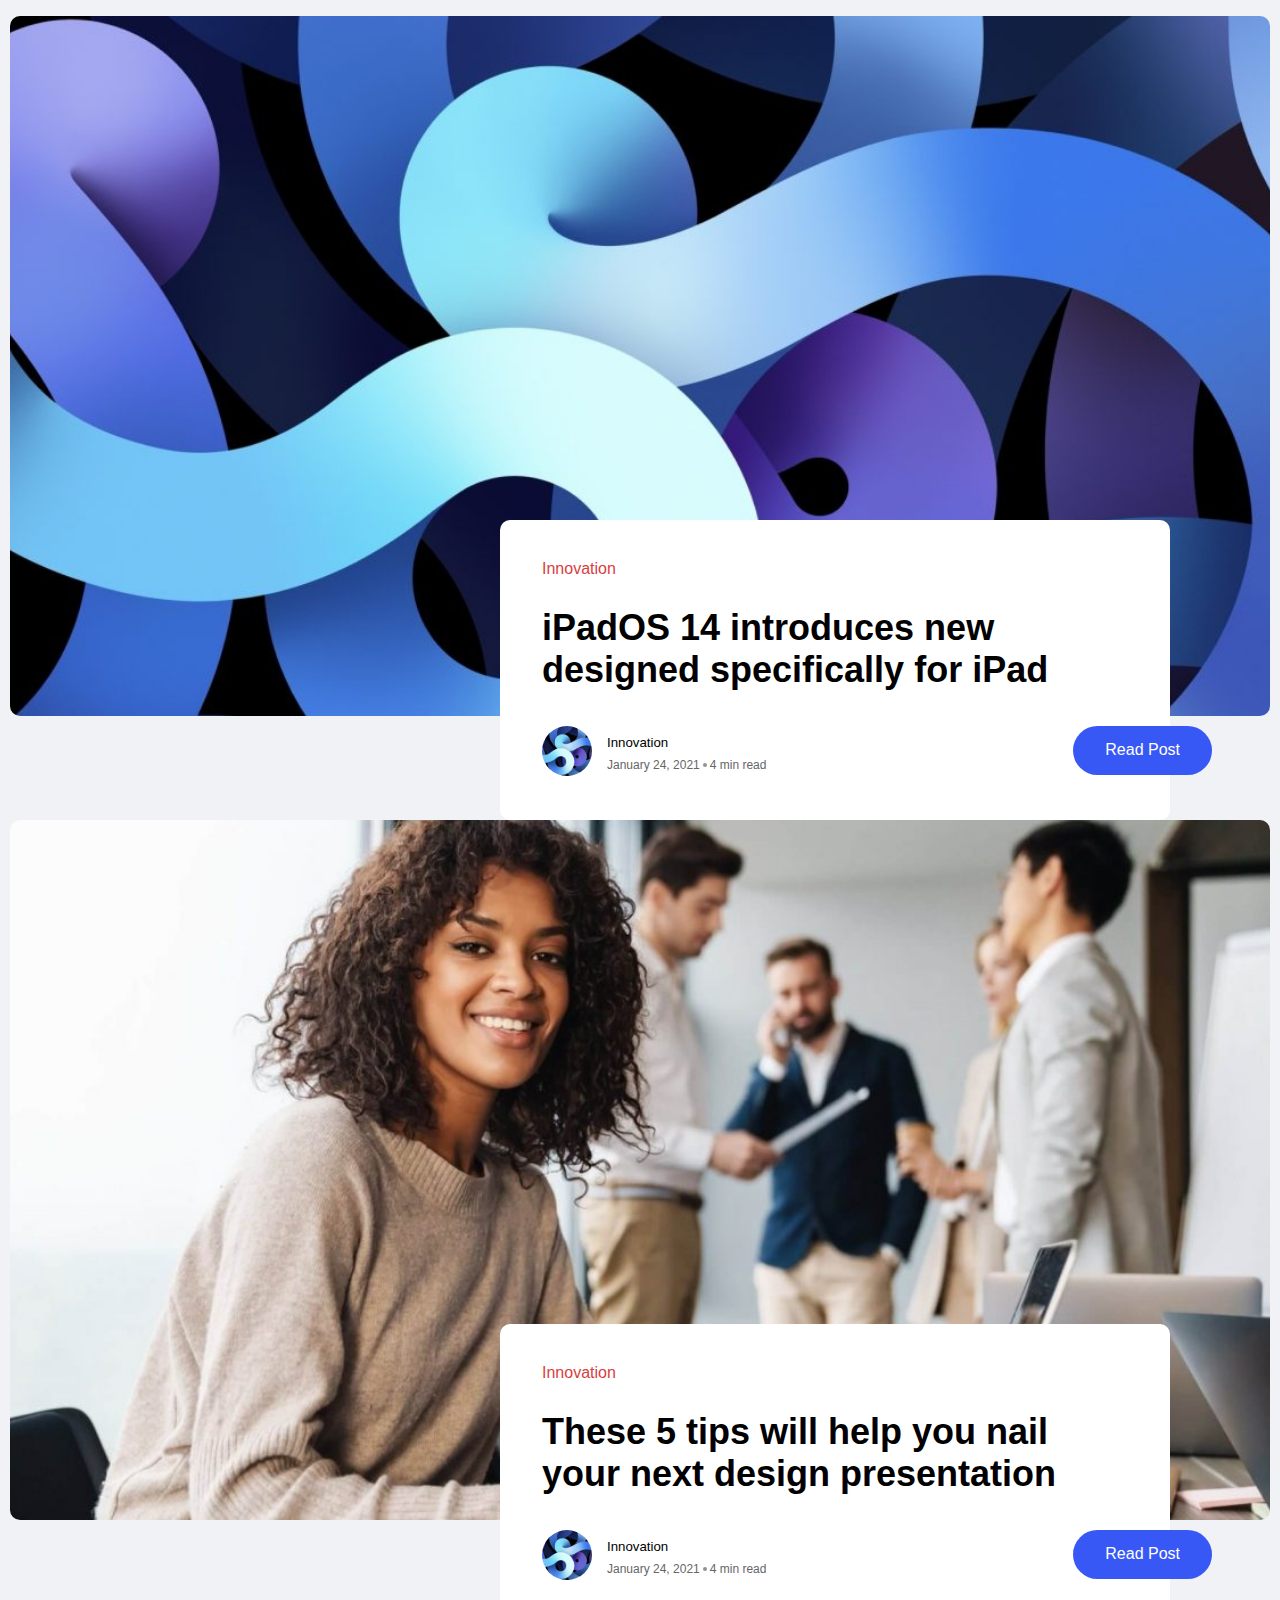
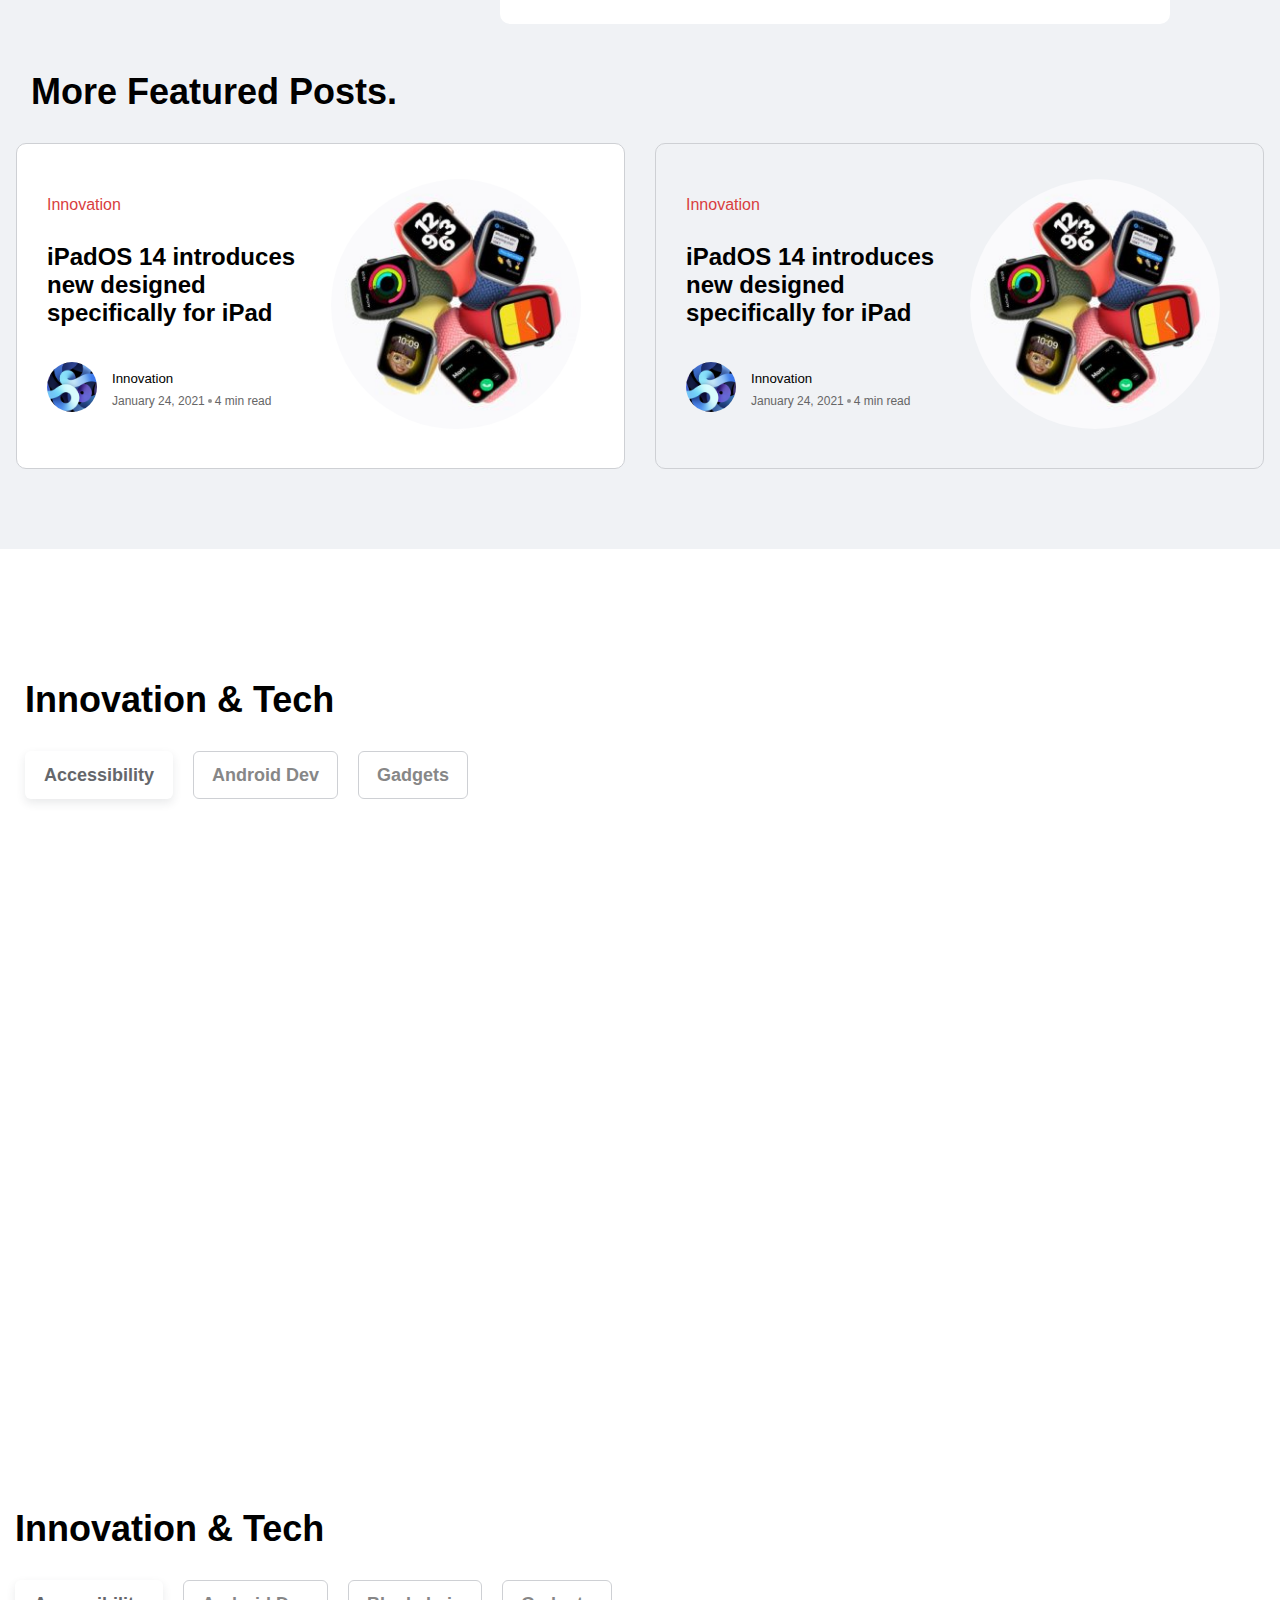
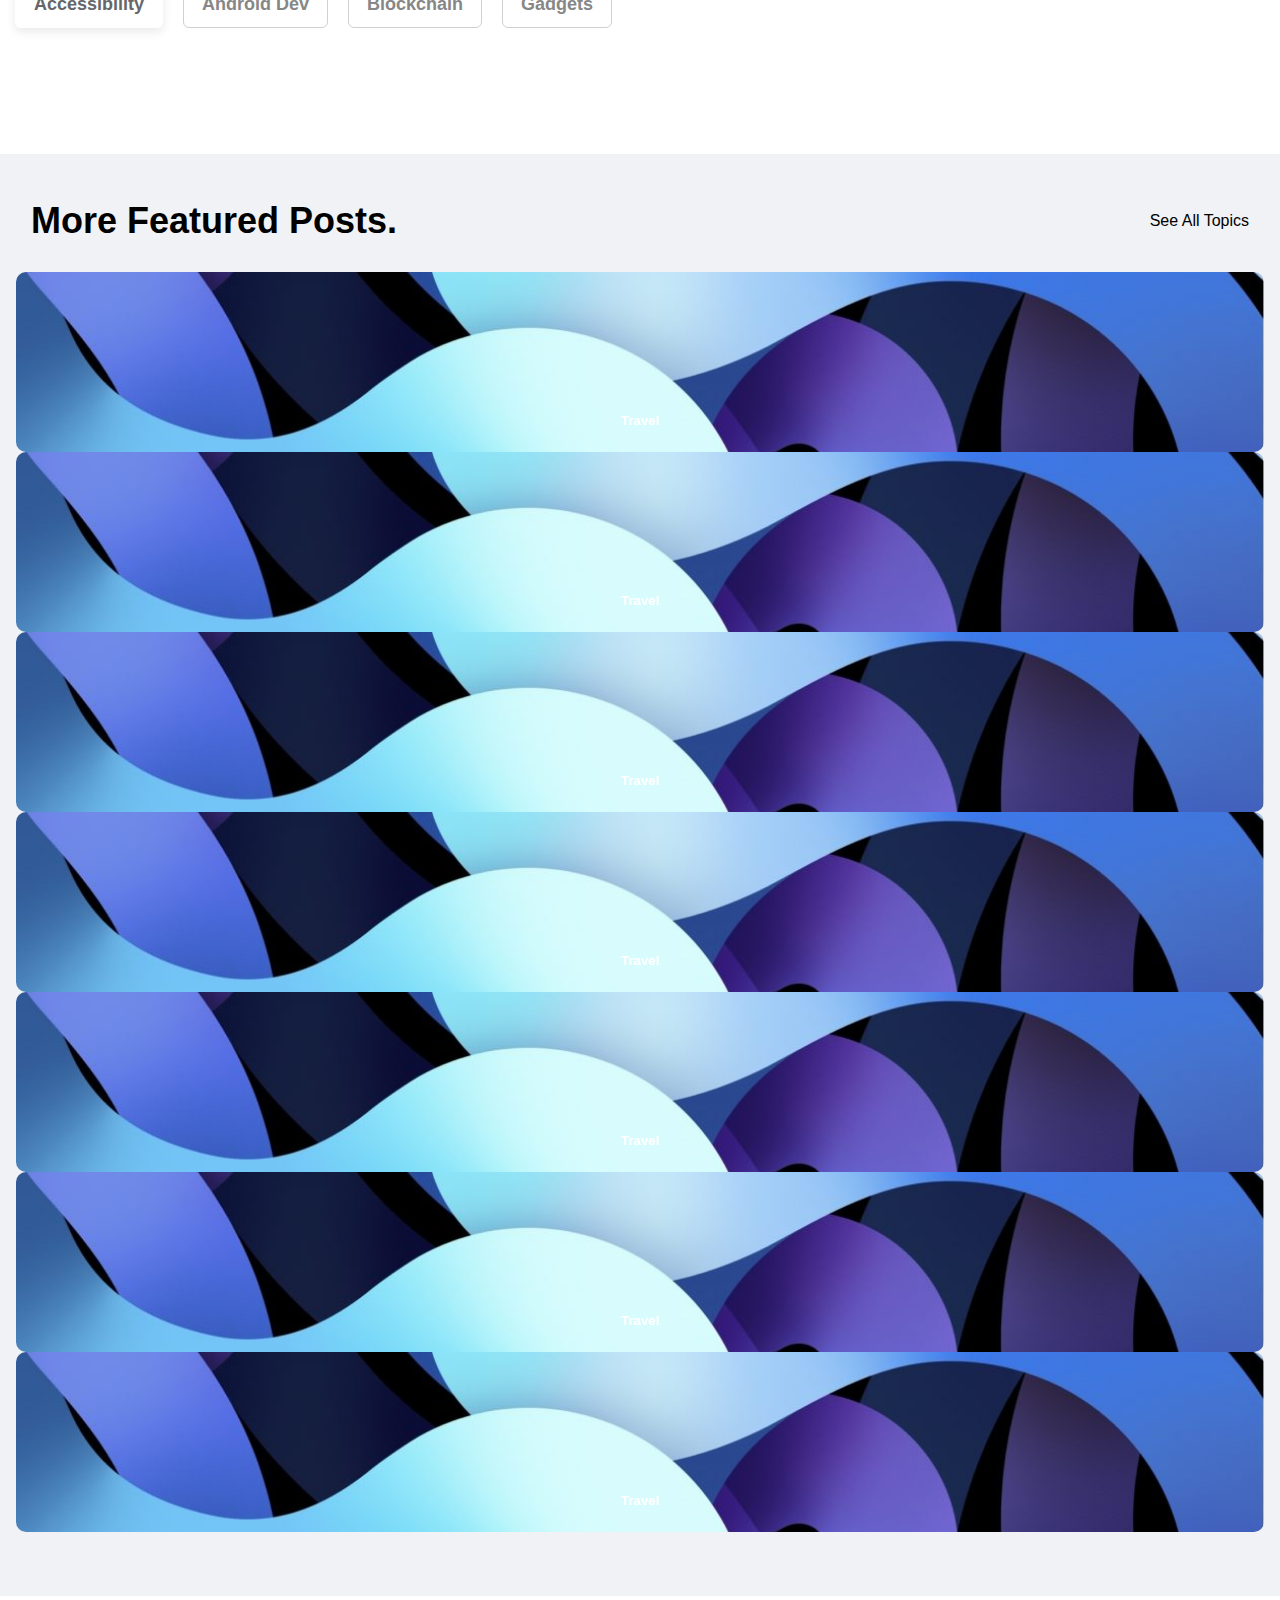
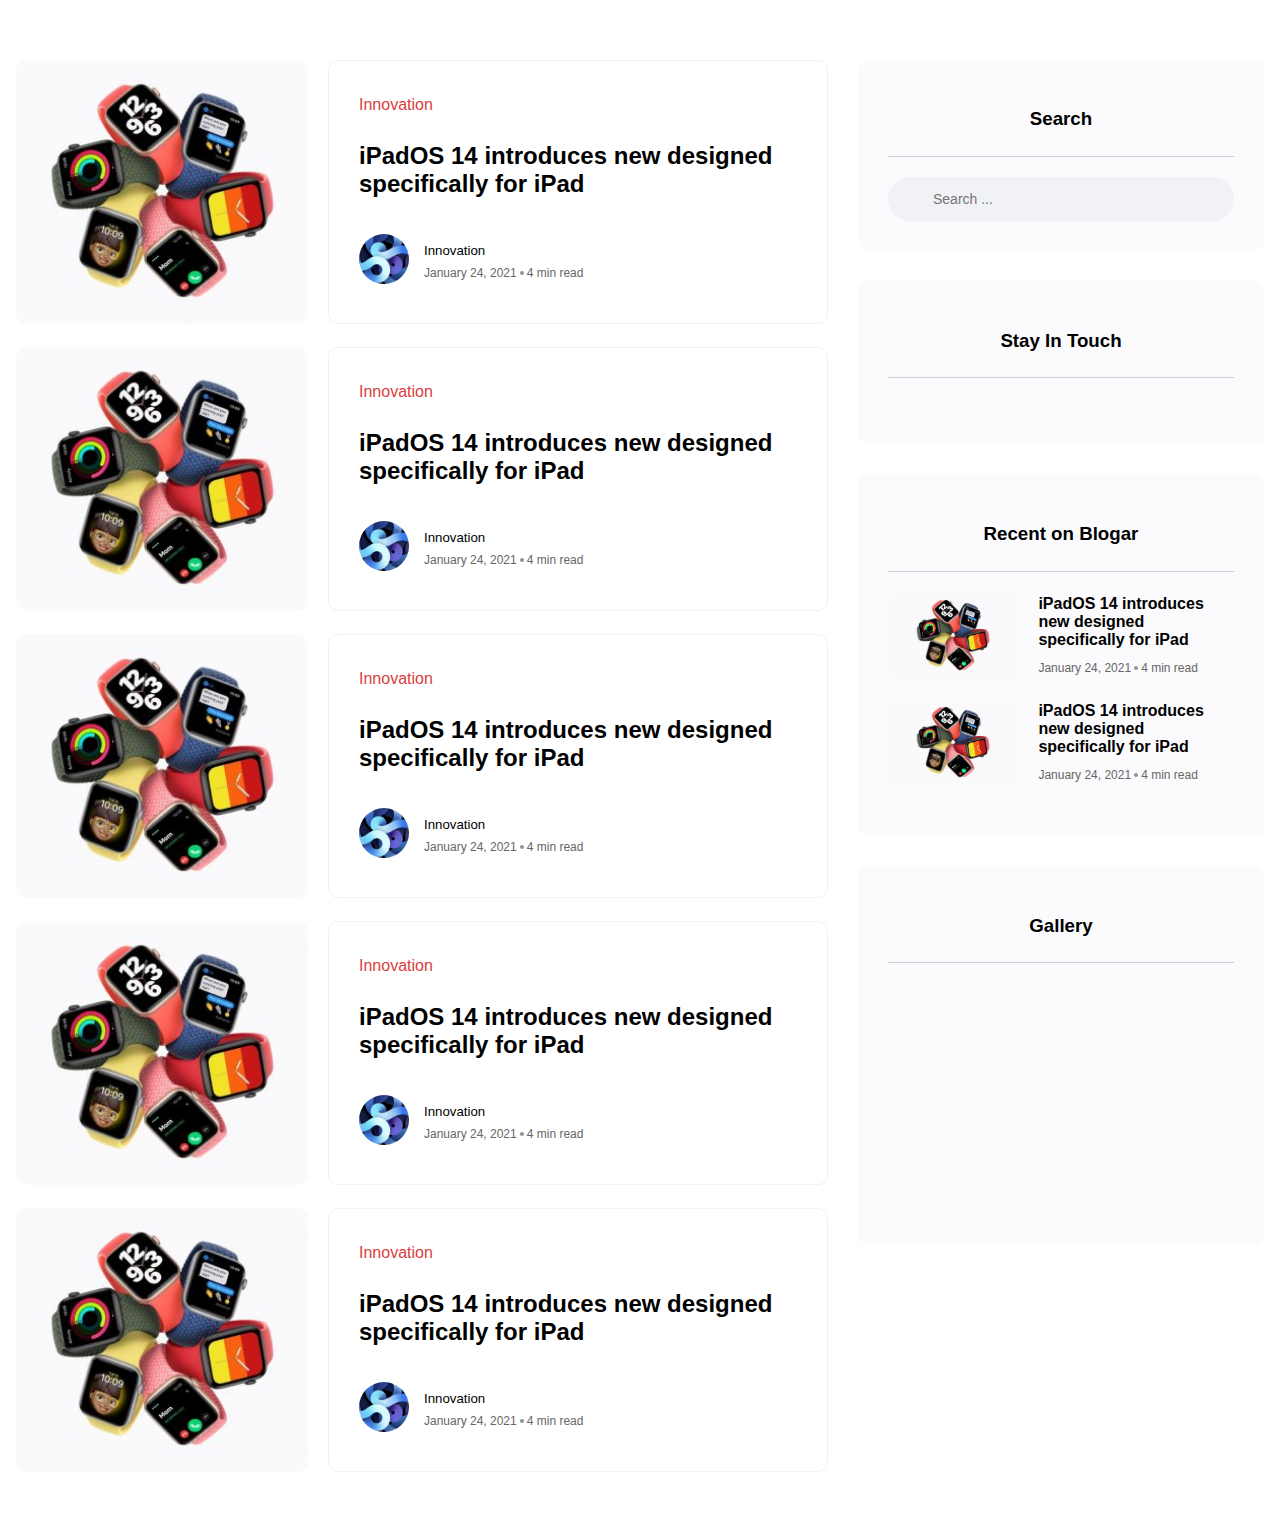
==== commit f6bceb32: "updated slide file" ====
--- a/instantblog_local_html/index.html
+++ b/instantblog_local_html/index.html
@@ -1395,58 +1395,74 @@
             <a class=" axil-link-button " href="#">See All Topics</a>
         </div>
         
-        <div class="slide">
-            <div class="inner_box">
-            <div class="box_item">
-            <a href="#">
-            <img src="assets/Images/banner--slider-img.jpg" alt="">
-            <h5 class="title"> Travel </h5></a>  
-            </div>
-            </div>    
-
-            <div class="inner_box">
-                <div class="box_item">
-                <a href="#">
-                <img src="assets/Images/banner--slider-img.jpg" alt="">
-                <h5 class="title"> Travel </h5></a>  
-                </div>
-                </div>    
-
-
+        <div class="main">
+            <div class="slider slider-for"></div>
+            <div class="slider slider-nav">
                 <div class="inner_box">
                     <div class="box_item">
                     <a href="#">
                     <img src="assets/Images/banner--slider-img.jpg" alt="">
                     <h5 class="title"> Travel </h5></a>  
                     </div>
-                    </div>    
-
-                    <div class="inner_box">
+                </div>
+
+                <div class="inner_box">
                         <div class="box_item">
                         <a href="#">
                         <img src="assets/Images/banner--slider-img.jpg" alt="">
                         <h5 class="title"> Travel </h5></a>  
                         </div>
-                        </div>    
-
-                        <div class="inner_box">
-                            <div class="box_item">
-                            <a href="#">
-                            <img src="assets/Images/banner--slider-img.jpg" alt="">
-                            <h5 class="title"> Travel </h5></a>  
-                            </div>
-                            </div>    
-
-                            <div class="inner_box">
-                                <div class="box_item">
-                                <a href="#">
-                                <img src="assets/Images/banner--slider-img.jpg" alt="">
-                                <h5 class="title"> Travel </h5></a>  
-                                </div>
-                                </div>    
-        </div>
-
-        </div>
+                </div> 
+
+                <div class="inner_box">
+                        <div class="box_item">
+                        <a href="#">
+                        <img src="assets/Images/banner--slider-img.jpg" alt="">
+                        <h5 class="title"> Travel </h5></a>  
+                        </div>
+                </div>  
+
+                <div class="inner_box">
+                        <div class="box_item">
+                        <a href="#">
+                        <img src="assets/Images/banner--slider-img.jpg" alt="">
+                        <h5 class="title"> Travel </h5></a>  
+                        </div>
+                </div>  
+
+                <div class="inner_box">
+                        <div class="box_item">
+                        <a href="#">
+                        <img src="assets/Images/banner--slider-img.jpg" alt="">
+                        <h5 class="title"> Travel </h5></a>  
+                        </div>
+                </div>  
+
+                <div class="inner_box">
+                        <div class="box_item">
+                        <a href="#">
+                        <img src="assets/Images/banner--slider-img.jpg" alt="">
+                        <h5 class="title"> Travel </h5></a>  
+                        </div>
+                </div>  
+                                        
+                <div class="inner_box">
+                        <div class="box_item">
+                        <a href="#">
+                        <img src="assets/Images/banner--slider-img.jpg" alt="">
+                        <h5 class="title"> Travel </h5></a>  
+                        </div>
+                </div>  
+            </div>
+            
+          </div>
+
+
+
+
+
+
+</div>
     
 </section>
 <!-- slide section end -->
@@ -1994,6 +2010,10 @@
                     // instead of a settings object
                 ]
                 });
+
+
+
+                
 
 
                 // banner slider
@@ -2031,41 +2051,31 @@
                     // instead of a settings object
                 ]
                 });
-            // client slide
-                $('.client--slider').slick({
-                dots: true,
-                infinite: true,
-                speed: 500,
-                fade: true,
-                cssEase: 'linear',
+                
+            
+            // client 
+            
+                $('.slider-for').slick({
                 slidesToShow: 1,
                 slidesToScroll: 1,
-                prevArrow:"<button type='button' class='slick-prev'><i class='fa-solid fa-arrow-left'></i></button>",
-                nextArrow:"<button type='button' class='slick-next'><i class='fa-solid fa-arrow-right'></i></button>",
-                responsive: [
-                    {
-                    breakpoint: 991,
-                    settings: {
-                        slidesToShow: 1,
-                        slidesToScroll: 1,
-                        infinite: true,
-                        dots: true
-                    }
-                    },
-                    
-                    {
-                    breakpoint: 600,
-                    settings: {
-                        slidesToShow: 1,
-                        slidesToScroll: 1
-                    }
-                    }
-                    // client slide end
-                ]
+                arrows: false,
+                fade: true,
+                asNavFor: '.slider-nav'
+                });
+                $('.slider-nav').slick({
+                slidesToShow: 6,
+                slidesToScroll: 1,
+                asNavFor: '.slider-for',
+                dots: true,
+                focusOnSelect: true
+                });
+
+                $('a[data-slide]').click(function(e) {
+                e.preventDefault();
+                var slideno = $(this).data('slide');
+                $('.slider-nav').slick('slickGoTo', slideno - 1);
                 });
                 
-            
-            
 
             });
 
--- a/instantblog_local_html/assets/css/style.css
+++ b/instantblog_local_html/assets/css/style.css
@@ -540,10 +540,21 @@
 }
 /* Featured post end */
 /* client slide */
+.client_section .inner_box {
+    height: 180px;
+}
 .client_section .main--title {
     display: flex;
     align-items: center;
     justify-content: space-between;
+}
+.client_section .box_item {
+    height: 180px;
+}
+.client_section .box_item img {
+    height: 180px;
+    width: 100%;
+    object-fit: cover;
 }
 .client_section .slide img {
     width: 100%;
@@ -570,11 +581,13 @@
 .client_section {
     padding: 1rem 1rem 4rem 1rem;
 }
-.client_section .slide h5 {
+.client_section .box_item h5 {
     position: absolute;
+    bottom: 24px;
     left: 0;
     right: 0;
-    bottom: 12px;
+    margin: 0 auto;
+    text-align: center;
     color: #fff;
 }
 /* client slide end */
@@ -598,7 +611,7 @@
     justify-content: space-between;
 }
 section.search_section {
-    padding: 1rem 1rem 4rem 1rem;
+    padding: 4rem 1rem 4rem 1rem;
 }
 .search_left_col .ctnt-col {
     border-color: #f0f2f5 !important;
